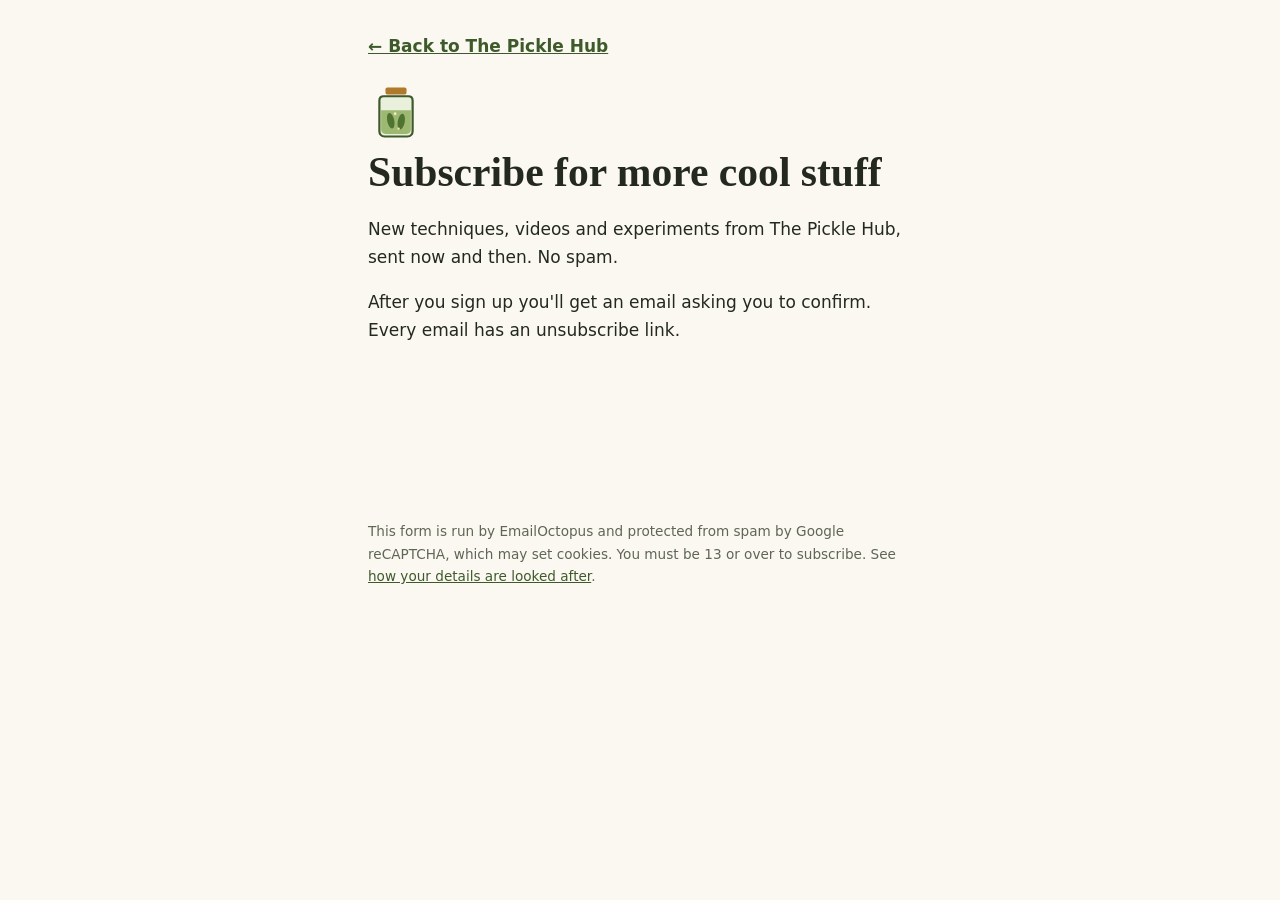
==== docs/subscribe.html @ 8a80c69d "Switch sign-ups to EmailOctopus on an isolated subscribe page, add privacy notice and video note" ====
<!doctype html>
<html lang="en-GB">
<head>
  <meta charset="utf-8">
  <!-- This page alone runs EmailOctopus's form script (and Google reCAPTCHA), so its rules are looser than the main page's.
       Keeping it on its own page means third-party code never runs on index.html. -->
  <meta http-equiv="Content-Security-Policy" content="default-src 'none'; script-src 'self' https://eomail5.com https://www.google.com https://www.gstatic.com; style-src 'self' 'unsafe-inline' https://fonts.googleapis.com; font-src https://fonts.gstatic.com https://gallery.eo.page; img-src 'self' data: https://eomail5.com https://gallery.eo.page https://www.gstatic.com; connect-src https://eomail5.com; frame-src https://www.google.com https://recaptcha.google.com; form-action https://eomail5.com; base-uri 'none'; object-src 'none'">
  <meta name="viewport" content="width=device-width, initial-scale=1">
  <meta name="referrer" content="strict-origin-when-cross-origin">
  <title>Subscribe · The Pickle Hub</title>
  <meta name="description" content="Sign up for occasional emails from The Pickle Hub.">
  <link rel="icon" href="assets/img/jar.svg" type="image/svg+xml">
  <link rel="stylesheet" href="assets/css/style.css">
  <script src="assets/js/guard.js"></script>
</head>
<body>
  <main class="subscribe-page">
    <a class="subscribe-page__back" href="index.html#intro">← Back to The Pickle Hub</a>

    <img class="subscribe-page__jar" src="assets/img/jar.svg" alt="" width="56" height="56">
    <h1>Subscribe for more cool stuff</h1>
    <p>New techniques, videos and experiments from The Pickle Hub, sent now and then. No spam.</p>
    <p>After you sign up you'll get an email asking you to confirm. Every email has an unsubscribe link.</p>

    <div class="subscribe-page__form">
      <script async src="https://eomail5.com/form/031d1a9e-cf00-11f1-b92e-657c95aab55c.js" data-form="031d1a9e-cf00-11f1-b92e-657c95aab55c"></script>
      <noscript><p class="placeholder">Turn on JavaScript to see the sign-up form.</p></noscript>
    </div>

    <p class="subscribe__note">This form is run by EmailOctopus and protected from spam by Google reCAPTCHA, which may set cookies. You must be 13 or over to subscribe. See <a href="index.html#privacy">how your details are looked after</a>.</p>
  </main>
</body>
</html>
---- docs/assets/css/style.css ----
/* ============ Tokens ============ */
:root {
  --bg: #fbf8f1;
  --surface: #ffffff;
  --surface-2: #f3eee2;
  --text: #24291f;
  --muted: #5f6656;
  --border: #e2dccb;
  --brine: #3e5a2b;
  --brine-soft: #e6eedb;
  --vinegar: #a86b16;
  --vinegar-soft: #f7ead2;
  --warn: #9a3b1f;
  --warn-soft: #fbe6dc;
  --focus: #2f6fb3;

  /* Illustration colours (match the jar logo) */
  --ill-glass: #e9f0dc;
  --ill-brine: #8fae5d;
  --ill-veg: #4f7330;
  --ill-lid: #b07a2a;
  --ill-bubble: #f4e7c3;
  --ill-weight: rgb(255 255 255 / .7);
  --ill-neutral: #6f9a4a;
  --ill-mould: #cfd6d2;
  --ill-mould-edge: #7f8f88;
  --ill-cold: #e3eef5;
  --ill-cold-edge: #3f7da3;

  --font-body: system-ui, -apple-system, "Segoe UI", Roboto, "Helvetica Neue", Arial, sans-serif;
  --font-head: "Iowan Old Style", "Palatino Linotype", Palatino, "Book Antiqua", Georgia, serif;

  --toc-w: 15rem;
  --content-w: 44rem;
  --radius: 12px;
  color-scheme: light;
}

@media (prefers-color-scheme: dark) {
  :root {
    --bg: #161a13;
    --surface: #1f251b;
    --surface-2: #262d21;
    --text: #e9ecdf;
    --muted: #a8b09b;
    --border: #343d2d;
    --brine: #a9c98a;
    --brine-soft: #2a3622;
    --vinegar: #e2ad5c;
    --vinegar-soft: #3a2f1c;
    --warn: #f0a084;
    --warn-soft: #3b231b;
    --focus: #7fb2ea;
    --ill-glass: #26301f;
    --ill-brine: #4d6b33;
    --ill-veg: #b9d69b;
    --ill-lid: #c9923e;
    --ill-bubble: #e9dcb5;
    --ill-weight: rgb(255 255 255 / .18);
    --ill-neutral: #7fae57;
    --ill-mould: #6b7772;
    --ill-mould-edge: #b3c2bb;
    --ill-cold: #1d2c36;
    --ill-cold-edge: #8cc0e0;
    color-scheme: dark;
  }
}

/* ============ Base ============ */
*, *::before, *::after { box-sizing: border-box; }
[hidden] { display: none !important; }
html { scroll-behavior: smooth; scroll-padding-top: 1.5rem; -webkit-text-size-adjust: 100%; }
@media (prefers-reduced-motion: reduce) { html { scroll-behavior: auto; } }
body {
  margin: 0;
  background: var(--bg);
  color: var(--text);
  font: 1.0625rem/1.65 var(--font-body);
}
h1, h2, h3 { font-family: var(--font-head); line-height: 1.2; color: var(--text); }
h2 { font-size: clamp(1.6rem, 1.2rem + 1.5vw, 2.1rem); margin: 0 0 .75rem; }
a { color: var(--brine); }
:focus-visible { outline: 3px solid var(--focus); outline-offset: 2px; border-radius: 4px; }
img { max-width: 100%; height: auto; }

.visually-hidden {
  position: absolute !important; width: 1px; height: 1px; overflow: hidden;
  clip: rect(0 0 0 0); white-space: nowrap;
}
.skip-link { position: absolute; left: 1rem; top: -3rem; background: var(--surface); padding: .5rem 1rem; z-index: 100; }
.skip-link:focus { top: 1rem; }

/* ============ Progress bar ============ */
.progress { position: fixed; inset: 0 0 auto 0; height: 3px; z-index: 50; }
.progress__bar { display: block; height: 100%; width: 100%; background: var(--vinegar); transform-origin: 0 50%; transform: scaleX(0); }

/* ============ Layout ============ */
.layout {
  display: grid;
  grid-template-columns: var(--toc-w) minmax(0, 1fr);
  gap: 3rem;
  max-width: calc(var(--toc-w) + var(--content-w) + 6rem);
  margin: 0 auto;
  padding: 0 1.5rem;
}
.content { min-width: 0; max-width: var(--content-w); padding-bottom: 6rem; }

/* ============ Contents nav ============ */
.toc {
  position: sticky; top: 0; align-self: start;
  max-height: 100vh; overflow-y: auto;
  padding: 2rem 0;
}
.toc__brand {
  display: flex; align-items: center; gap: .6rem;
  font-family: var(--font-head); font-size: 1.15rem; font-weight: 600;
  color: var(--text); text-decoration: none; margin-bottom: 1.5rem;
}
.toc__list { list-style: none; margin: 0; padding: 0; }
.toc__list a {
  display: block; padding: .35rem .75rem; margin: 1px 0;
  border-left: 3px solid transparent; border-radius: 0 8px 8px 0;
  color: var(--muted); text-decoration: none; font-size: .95rem;
}
.toc__list a:hover { color: var(--text); background: var(--surface-2); }
.toc__list a[aria-current="true"] {
  color: var(--brine); font-weight: 600;
  border-left-color: var(--brine); background: var(--brine-soft);
}
.toc__group {
  margin: 1.1rem 0 .3rem .75rem;
  font-size: .75rem; font-weight: 600; letter-spacing: .08em; text-transform: uppercase; color: var(--muted);
}

/* ============ Hero & sections ============ */
.hero { padding: 4rem 0 2rem; }
.hero h1 { font-size: clamp(2.4rem, 1.6rem + 3.5vw, 3.6rem); margin: .5rem 0; }
.hero__lede { font-size: 1.2rem; color: var(--muted); max-width: 36rem; margin: 0; }

.section { padding: 3rem 0; border-top: 1px solid var(--border); }
.eyebrow {
  margin: 0 0 .25rem; font-size: .8rem; font-weight: 600;
  letter-spacing: .08em; text-transform: uppercase; color: var(--vinegar);
}
.placeholder {
  padding: .75rem 1rem; border: 1px dashed var(--border); border-radius: 8px;
  color: var(--muted); font-style: italic; background: var(--surface-2);
}

.tip {
  margin-top: 1.25rem; padding: 1rem 1.25rem; border-radius: var(--radius);
  background: var(--vinegar-soft); border-left: 4px solid var(--vinegar);
}

.section h3 { font-size: 1.25rem; margin: 2rem 0 .5rem; }
.lede { font-size: 1.15rem; }

.compare-table { width: 100%; border-collapse: collapse; margin: 1.25rem 0; font-size: .97rem; }
.compare-table th, .compare-table td { text-align: left; vertical-align: top; padding: .7rem .75rem; border-bottom: 1px solid var(--border); }
.compare-table thead th { font-family: var(--font-head); font-size: 1.1rem; border-bottom: 2px solid var(--brine); }
.compare-table tbody th { font-weight: 600; color: var(--muted); width: 28%; }
.table-wrap { overflow-x: auto; }
@media (max-width: 560px) {
  .compare-table, .compare-table thead, .compare-table tbody, .compare-table tr, .compare-table th, .compare-table td { display: block; }
  .compare-table thead { display: none; }
  .compare-table tr { padding: .75rem 0; border-bottom: 1px solid var(--border); }
  .compare-table th, .compare-table td, .compare-table tbody th { border: 0; padding: .15rem 0; width: auto; }
  .compare-table td::before { content: attr(data-label) ": "; font-weight: 600; color: var(--brine); }
}

/* ============ Science illustration ============ */
.figure { margin: 2rem 0; }
.sci-fig { display: block; width: 100%; height: auto; max-width: 36rem; margin: 0 auto; }
.figure figcaption { margin-top: .75rem; font-size: .92rem; color: var(--muted); text-align: center; }
.sci-fig .f-lid { fill: var(--ill-lid); }
.sci-fig .f-glass { fill: var(--ill-glass); stroke: var(--brine); stroke-width: 3; }
.sci-fig .f-brine { fill: var(--ill-brine); opacity: .85; }
.sci-fig .f-veg path { fill: none; stroke: var(--ill-veg); stroke-width: 5; stroke-linecap: round; }
.sci-fig .f-weight { fill: var(--ill-weight); stroke: var(--brine); stroke-width: 2; }
.sci-fig .f-bact { fill: var(--vinegar); }
.sci-fig .f-bubble { fill: var(--ill-bubble); stroke: var(--brine); stroke-width: 1.5; }
.sci-fig .f-spore { fill: var(--muted); }
.sci-fig .f-spore-fuzz { stroke: var(--muted); stroke-width: 2; stroke-linecap: round; }
.sci-fig .f-no { fill: none; stroke: var(--warn); stroke-width: 3; }
.sci-fig .f-safe { fill: var(--brine-soft); }
.sci-fig .stop-acid { stop-color: var(--vinegar); }
.sci-fig .stop-neutral { stop-color: var(--ill-neutral); }
.sci-fig .f-mark path { stroke: var(--text); stroke-width: 2; }
.sci-fig .f-line { stroke: var(--warn); stroke-width: 2.5; stroke-dasharray: 8 6; }
.sci-fig .f-arrow { fill: none; stroke: var(--muted); stroke-width: 2.5; }
.sci-fig .f-arrowhead { fill: var(--muted); }
.sci-fig text { font-family: var(--font-body); }
.sci-fig .f-label { fill: var(--text); font-size: 20px; font-weight: 600; }
.sci-fig .f-label-sm { fill: var(--text); font-size: 17px; font-weight: 600; }
.sci-fig .f-warn-text { fill: var(--warn); }
.sci-fig .f-muted { fill: var(--muted); font-size: 16px; }
.sci-fig .f-tick { fill: var(--muted); font-size: 16px; font-variant-numeric: tabular-nums; }
.sci-fig .f-tick--warn { fill: var(--warn); font-weight: 700; }
.sci-fig .f-veg--sm path { stroke-width: 3.5; }
.sci-fig .f-spore-dot { fill: var(--muted); opacity: .75; }
.sci-fig .f-mould { fill: var(--ill-mould); stroke: var(--ill-mould-edge); stroke-width: 1.5; }
.sci-fig .f-ok-text { fill: var(--brine); }
.sci-fig .f-bar-yeast { fill: var(--ill-bubble); stroke: var(--vinegar); stroke-width: 2; }
.sci-fig .f-bar-mould { fill: var(--ill-mould); stroke: var(--ill-mould-edge); stroke-width: 2; }
.sci-fig .f-axis { stroke: var(--muted); stroke-width: 2; }
.sci-fig .f-mercury { fill: var(--warn); }
.sci-fig .f-fridge { fill: var(--ill-cold); stroke: var(--ill-cold-edge); stroke-width: 3; }
.sci-fig .f-fridge-line { stroke: var(--ill-cold-edge); stroke-width: 3; }
.sci-fig .f-handle { fill: var(--ill-cold-edge); }
.sci-fig .f-snow { fill: none; stroke: var(--ill-cold-edge); stroke-width: 3; stroke-linecap: round; stroke-linejoin: round; }
.sci-fig .f-cold-text { fill: var(--ill-cold-edge); }

/* ============ Seasonal calendar ============ */
.season {
  margin-top: 1.25rem; padding: 1.25rem; border-radius: var(--radius);
  background: var(--surface); border: 1px solid var(--border);
}
.season__months { display: grid; grid-template-columns: repeat(12, 1fr); gap: .3rem; }
.season__month {
  font: inherit; font-size: .85rem; font-weight: 600; cursor: pointer;
  padding: .45rem 0; border-radius: 8px; border: 1px solid transparent;
  background: var(--surface-2); color: var(--muted);
}
.season__month:hover { color: var(--text); border-color: var(--border); }
.season__month[aria-selected="true"] { background: var(--brine); color: var(--surface); }
.season__title { font-family: var(--font-head); font-size: 1.15rem; margin: 1.1rem 0 .6rem; }
.season__list { list-style: none; margin: 0; padding: 0; display: flex; flex-wrap: wrap; gap: .4rem; }
.season__list li {
  padding: .3rem .75rem; border-radius: 999px; font-size: .92rem;
  background: var(--brine-soft); color: var(--text);
}
.season__note { margin: 1rem 0 0; font-size: .85rem; color: var(--muted); }
@media (max-width: 560px) { .season__months { grid-template-columns: repeat(6, 1fr); } }

.kit { padding-left: 1.25rem; display: grid; gap: .4rem; }

.cite { margin-top: 1.5rem; font-size: .88rem; color: var(--muted); }
.from-desc { font-size: .95rem; color: var(--muted); }

/* ============ Technique: at a glance ============ */
.glance {
  display: grid; grid-template-columns: repeat(auto-fit, minmax(8rem, 1fr));
  gap: .75rem; margin: 1rem 0 1.25rem; padding: 0;
}
.glance > div { background: var(--surface); border: 1px solid var(--border); border-radius: var(--radius); padding: .75rem 1rem; }
.glance dt { font-size: .75rem; text-transform: uppercase; letter-spacing: .06em; color: var(--muted); }
.glance dd { margin: .15rem 0 0; font-weight: 600; font-size: 1.1rem; }

details {
  margin-top: .75rem; background: var(--surface);
  border: 1px solid var(--border); border-radius: var(--radius);
}
details > summary {
  cursor: pointer; list-style: none; padding: .9rem 1.1rem; font-weight: 600;
  display: flex; justify-content: space-between; align-items: center;
}
details > summary::-webkit-details-marker { display: none; }
details > summary::after { content: "+"; font-size: 1.3rem; color: var(--muted); line-height: 1; }
details[open] > summary::after { content: "−"; }
details > *:not(summary) { margin: 0 1.1rem 1.1rem; }

.btn-calc {
  font: inherit; font-size: .95rem; font-weight: 600; cursor: pointer;
  padding: .55rem 1rem; border-radius: 999px;
  border: 1.5px solid var(--brine); color: var(--brine); background: transparent;
  margin-bottom: 1rem;
}
.btn-calc:hover { background: var(--brine-soft); }

/* ============ Calculator ============ */
.calc {
  display: grid; gap: 1.25rem;
  background: var(--surface); border: 1px solid var(--border); border-radius: var(--radius);
  padding: 1.5rem;
}
.calc__field { border: 0; margin: 0; padding: 0; min-width: 0; }
.calc__field legend { font-weight: 600; margin-bottom: .5rem; padding: 0; }
.calc__help { margin: -.25rem 0 .6rem; color: var(--muted); font-size: .95rem; }
.calc__presets { display: flex; flex-wrap: wrap; gap: .5rem; margin-bottom: .75rem; }
.chip {
  font: inherit; font-size: .95rem; font-weight: 600; cursor: pointer;
  padding: .45rem .85rem; border-radius: 999px;
  border: 1px solid var(--border); background: var(--surface-2); color: var(--text);
}
.chip small { font-weight: 400; color: var(--muted); margin-left: .2rem; }
.chip[aria-pressed="true"] { background: var(--brine); border-color: var(--brine); color: var(--surface); }
.chip[aria-pressed="true"] small { color: inherit; opacity: .85; }

.calc__row { display: flex; gap: .5rem; }
.calc__input { position: relative; display: inline-flex; align-items: center; }
.calc__input--grow { flex: 1; }
.calc input, .calc select {
  font: inherit; font-size: 1.15rem; color: var(--text);
  background: var(--bg); border: 1.5px solid var(--border); border-radius: 10px;
  padding: .6rem .8rem; min-height: 3rem;
}
.calc input { width: 100%; }
#calc-pct { width: 8rem; padding-right: 2rem; }
.calc__suffix { position: absolute; right: .8rem; color: var(--muted); pointer-events: none; }
.calc input:focus, .calc select:focus { border-color: var(--brine); outline: none; box-shadow: 0 0 0 3px var(--brine-soft); }

.calc__result {
  display: grid; gap: .15rem; padding: 1.1rem 1.25rem; border-radius: 10px;
  background: var(--brine-soft);
}
.calc__result-label { font-size: .8rem; text-transform: uppercase; letter-spacing: .08em; color: var(--muted); }
.calc__result-value { font-family: var(--font-head); font-size: 2.4rem; font-weight: 600; color: var(--brine); line-height: 1.1; }
.calc__result-sub { color: var(--muted); font-size: .95rem; }
.calc__warn {
  margin: 0; padding: .75rem 1rem; border-radius: 10px;
  background: var(--warn-soft); color: var(--warn); font-size: .95rem;
}
.calc--flash { animation: flash 1.2s ease-out; }
@keyframes flash { from { box-shadow: 0 0 0 4px var(--vinegar); } to { box-shadow: 0 0 0 0 transparent; } }

/* ============ Video source switcher ============ */
.switcher { margin-top: 1.5rem; }
.switcher__list {
  display: grid; grid-auto-flow: column; grid-auto-columns: minmax(11rem, 1fr);
  gap: .75rem; overflow-x: auto; scroll-snap-type: x mandatory;
  padding: .25rem .25rem 1rem; margin: 0 -.25rem;
}
.source {
  scroll-snap-align: start;
  display: grid; gap: .3rem; align-content: start; text-align: left;
  font: inherit; color: var(--text); cursor: pointer;
  background: var(--surface); border: 2px solid var(--border); border-radius: var(--radius);
  padding: .5rem .5rem .75rem;
  transition: border-color .15s, transform .15s;
}
.source:hover { border-color: var(--muted); }
.source[aria-selected="true"] { border-color: var(--brine); box-shadow: 0 0 0 3px var(--brine-soft); }
.source__thumb {
  width: 100%; aspect-ratio: 16 / 9; object-fit: cover; border-radius: 8px; display: block;
}
.source__thumb--empty {
  display: grid; place-items: center; background: var(--surface-2); color: var(--muted); font-size: 1.4rem;
}
.source__title { font-weight: 600; font-size: .95rem; line-height: 1.3; }
.source__meta { font-size: .82rem; color: var(--muted); }

.switcher__panel { animation: fade-in .25s ease-out; }
@keyframes fade-in { from { opacity: .3; } to { opacity: 1; } }
@media (prefers-reduced-motion: reduce) { .switcher__panel { animation: none; } }

.player {
  position: relative; aspect-ratio: 16 / 9; border-radius: var(--radius); overflow: hidden;
  background: #000; margin: .5rem 0 .5rem;
}
.player--short { aspect-ratio: 9 / 16; max-width: 20rem; }
.player iframe, .player__facade { position: absolute; inset: 0; width: 100%; height: 100%; border: 0; }
.player__facade { padding: 0; cursor: pointer; background: #000; }
.player__facade img { width: 100%; height: 100%; object-fit: cover; opacity: .9; }
.player__play {
  position: absolute; left: 50%; top: 50%; width: 4.5rem; height: 3.2rem; translate: -50% -50%;
  background: rgb(0 0 0 / .75); border-radius: 14px;
}
.player__play::after {
  content: ""; position: absolute; left: 52%; top: 50%; translate: -50% -50%;
  border-style: solid; border-width: .75rem 0 .75rem 1.25rem; border-color: transparent transparent transparent #fff;
}
.player__facade:hover .player__play, .player__facade:focus-visible .player__play { background: #c4302b; }
.player__empty {
  position: absolute; inset: 0; display: grid; place-items: center;
  background: var(--surface-2); color: var(--muted); font-style: italic; border: 1px dashed var(--border); border-radius: var(--radius);
}
.credit { margin: 0 0 1rem; font-size: .9rem; color: var(--muted); }
.summary { font-size: 1.05rem; }

.technique h3 { font-size: 1.25rem; margin: 1.75rem 0 .5rem; }
.ingredients { padding-left: 1.25rem; }
.method { padding-left: 1.5rem; display: grid; gap: .6rem; }
.method li { padding-left: .25rem; }
.method li > span { margin-right: .5rem; }
.ts {
  font: inherit; font-size: .8rem; font-weight: 600; font-variant-numeric: tabular-nums; cursor: pointer;
  padding: .1rem .5rem; border-radius: 999px; vertical-align: 1px;
  border: 1px solid var(--border); background: var(--surface-2); color: var(--brine);
}
.ts:hover { border-color: var(--brine); }

.compare {
  margin-top: 1rem; padding: 1rem 1.25rem; border-radius: var(--radius);
  background: var(--brine-soft); border-left: 4px solid var(--brine);
}
.baseline {
  margin-top: 1.5rem; padding: 1rem 1.25rem; border-radius: var(--radius);
  background: var(--warn-soft); border-left: 4px solid var(--warn);
}
.baseline h3 { margin: 0 0 .5rem; font-size: 1.05rem; color: var(--warn); }
.baseline .placeholder { background: transparent; }

/* ============ One section at a time (router.js adds .is-paged) ============ */
.is-paged .section { border-top: 0; padding-top: 2.5rem; }
.is-paged .hero + .section { border-top: 1px solid var(--border); }
.section h2:focus { outline: none; }

.pager {
  display: grid; grid-template-columns: 1fr 1fr; gap: .75rem;
  margin-top: 3rem; padding-top: 1.5rem; border-top: 1px solid var(--border);
}
.pager__link {
  display: grid; gap: .15rem; padding: .9rem 1.1rem; border-radius: var(--radius);
  background: var(--surface); border: 1px solid var(--border);
  color: var(--text); text-decoration: none;
}
.pager__link:hover { border-color: var(--brine); }
.pager__link--next { grid-column: 2; text-align: right; }
.pager__label { font-size: .8rem; font-weight: 600; letter-spacing: .04em; color: var(--muted); }
.pager__name { font-family: var(--font-head); font-size: 1.1rem; font-weight: 600; color: var(--brine); }
.is-paged .subscribe { margin-top: 2rem; }

/* Mobile top bar (hidden on desktop, where the sidebar does the job) */
.topbar { display: none; }

/* ============ Floating controls ============ */
.to-top { position: fixed; z-index: 40; cursor: pointer; font: inherit; }
.to-top {
  right: 1.5rem; bottom: 1.5rem; width: 2.75rem; height: 2.75rem;
  display: grid; place-items: center; border-radius: 50%;
  background: var(--surface); border: 1px solid var(--border); color: var(--text);
  text-decoration: none; font-size: 1.2rem;
  opacity: 0; pointer-events: none; transition: opacity .2s;
}
.to-top.is-visible { opacity: 1; pointer-events: auto; }
.scrim { position: fixed; inset: 0; background: rgb(0 0 0 / .4); z-index: 44; }

/* ============ Subscribe ============ */
a.subscribe__btn { display: inline-flex; align-items: center; text-decoration: none; }
.video-note { margin: -.25rem 0 .75rem; font-size: .82rem; color: var(--muted); }

.subscribe-page { max-width: 36rem; margin: 0 auto; padding: 2rem 1rem 4rem; }
.subscribe-page h1 { font-size: clamp(2rem, 1.5rem + 2vw, 2.6rem); margin: .5rem 0 .75rem; }
.subscribe-page__back { display: inline-block; margin-bottom: 1.5rem; font-weight: 600; }
.subscribe-page__jar { display: block; }
.subscribe-page__form { margin: 1.5rem 0; min-height: 8rem; }

.subscribe {
  margin-top: 3rem; padding: 1.75rem; border-radius: var(--radius);
  background: var(--brine-soft); border: 1px solid var(--border);
}
.subscribe h2 { margin-bottom: .4rem; }
.subscribe > p { margin: 0 0 1.25rem; }
.subscribe__fields { display: flex; flex-wrap: wrap; gap: .75rem; align-items: end; }
.subscribe__field { display: grid; gap: .3rem; flex: 1 1 10rem; font-weight: 600; font-size: .95rem; }
.subscribe__field--grow { flex: 2 1 14rem; }
.subscribe__field small { font-weight: 400; color: var(--muted); }
.subscribe__field input {
  font: inherit; font-weight: 400; color: var(--text); background: var(--surface);
  border: 1.5px solid var(--border); border-radius: 10px; padding: .6rem .8rem; min-height: 3rem; width: 100%;
}
.subscribe__field input:focus { border-color: var(--brine); outline: none; box-shadow: 0 0 0 3px var(--surface); }
.subscribe__btn {
  font: inherit; font-weight: 600; cursor: pointer; min-height: 3rem;
  padding: .6rem 1.4rem; border-radius: 10px; border: 0;
  background: var(--brine); color: var(--surface);
}
.subscribe__btn:disabled { opacity: .6; cursor: progress; }
.subscribe__note { margin: .75rem 0 0; font-size: .85rem; color: var(--muted); }
.subscribe__status { margin: .5rem 0 0; font-weight: 600; min-height: 1.5em; }
.subscribe__status[data-kind="ok"] { color: var(--brine); }
.subscribe__status[data-kind="error"] { color: var(--warn); }

.coffee {
  display: inline-flex; align-items: center; gap: .4rem;
  margin-top: 1.25rem; padding: .55rem 1rem; border-radius: 999px;
  background: #ffdd00; color: #1f1a00; font-weight: 600; font-size: .95rem; text-decoration: none;
}
.coffee:hover { background: #ffe74d; }
.toc .coffee { margin-left: .75rem; }
.footer__support { display: flex; flex-wrap: wrap; align-items: center; gap: .25rem .75rem; color: var(--text); font-size: 1rem; }
.footer__support .coffee { margin-top: 0; }

.footer { margin-top: 2rem; padding-top: 2rem; border-top: 1px solid var(--border); color: var(--muted); font-size: .9rem; }

/* ============ Mobile ============ */
@media (max-width: 900px) {
  .layout { display: block; padding: 0 1rem; }
  .hero { padding-top: 2.5rem; }
  .toc {
    position: fixed; z-index: 45; left: 0; right: 0; bottom: 0; top: auto;
    max-height: 75vh; padding: 1.25rem 1rem 5rem;
    background: var(--surface); border-radius: 18px 18px 0 0;
    box-shadow: 0 -10px 30px rgb(0 0 0 / .2);
    transform: translateY(105%); transition: transform .25s ease-out;
    visibility: hidden;
  }
  .toc.is-open { transform: none; visibility: visible; }
  .topbar {
    display: flex; align-items: center; gap: .6rem;
    position: sticky; top: 0; z-index: 46;
    padding: .55rem 1rem; min-height: 3.25rem;
    background: var(--bg); border-bottom: 1px solid var(--border);
  }
  .topbar__brand { display: flex; }
  .topbar__title {
    flex: 1; min-width: 0; overflow: hidden; text-overflow: ellipsis; white-space: nowrap;
    font-family: var(--font-head); font-weight: 600; font-size: 1.1rem;
  }
  .topbar__menu {
    font: inherit; font-weight: 600; font-size: .95rem; cursor: pointer;
    padding: .5rem 1rem; min-height: 2.5rem; border-radius: 999px; border: 0;
    background: var(--brine); color: var(--surface);
  }
  html { scroll-padding-top: 4.5rem; }
  .is-paged .section { padding-top: 1.5rem; }
  .hero { padding-top: 1.5rem; }
  .pager__link { padding: .75rem .9rem; }
  .pager__name { font-size: 1rem; }
  .to-top { display: none; } /* the Contents menu already links to the top; one floating button is enough */
  .ts { min-height: 2.25rem; padding: .3rem .75rem; font-size: .85rem; }
  .calc { padding: 1.1rem; }
}
@media (max-width: 900px) and (prefers-reduced-motion: reduce) { .toc { transition: none; } }
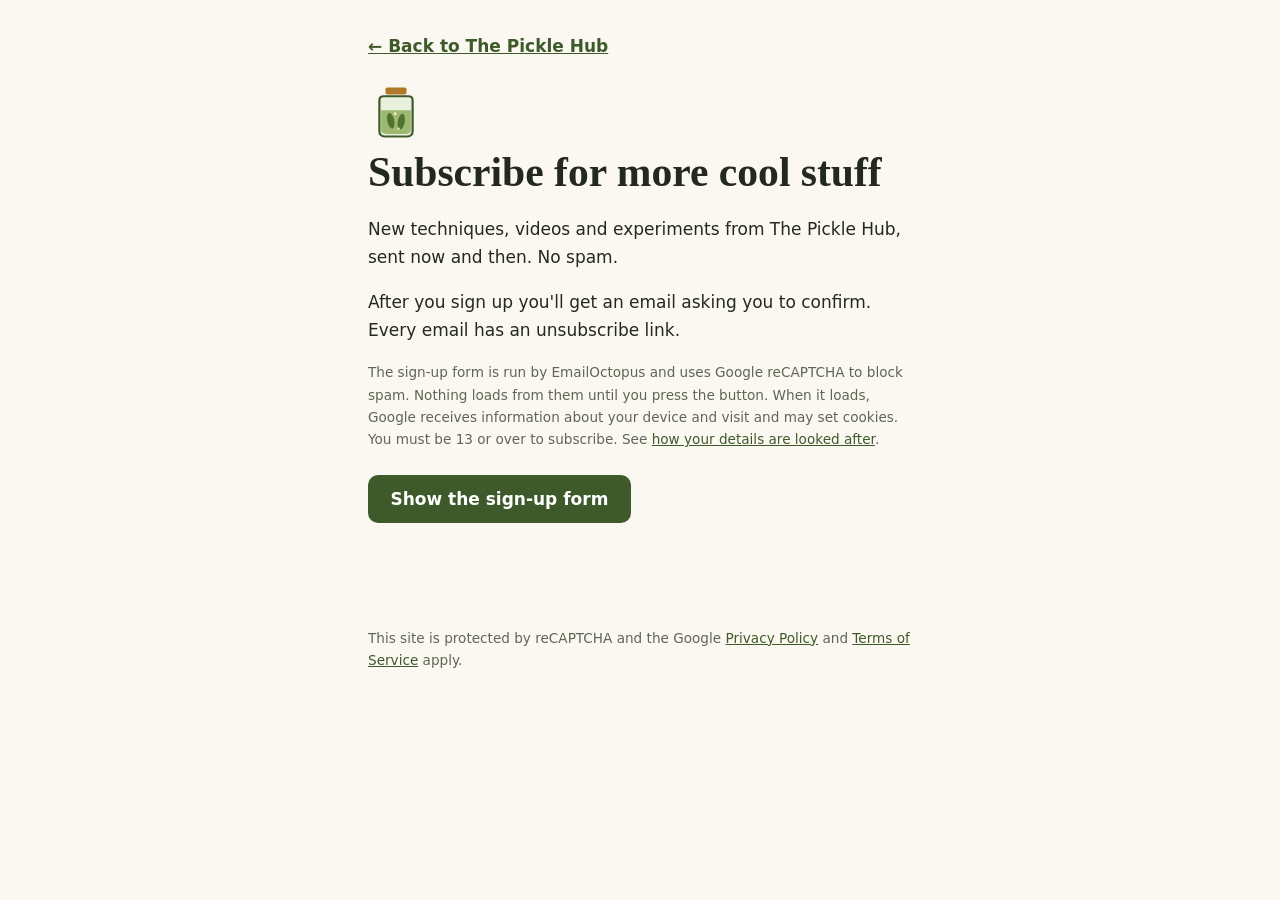
==== commit 05d24735: "Round 3 fixes: click-to-load sign-up form, tighter subscribe CSP, fuller privacy notice, router hard" ====
--- a/docs/subscribe.html
+++ b/docs/subscribe.html
@@ -2,9 +2,10 @@
 <html lang="en-GB">
 <head>
   <meta charset="utf-8">
-  <!-- This page alone runs EmailOctopus's form script (and Google reCAPTCHA), so its rules are looser than the main page's.
-       Keeping it on its own page means third-party code never runs on index.html. -->
-  <meta http-equiv="Content-Security-Policy" content="default-src 'none'; script-src 'self' https://eomail5.com https://www.google.com https://www.gstatic.com; style-src 'self' 'unsafe-inline' https://fonts.googleapis.com; font-src https://fonts.gstatic.com https://gallery.eo.page; img-src 'self' data: https://eomail5.com https://gallery.eo.page https://www.gstatic.com; connect-src https://eomail5.com; frame-src https://www.google.com https://recaptcha.google.com; form-action https://eomail5.com; base-uri 'none'; object-src 'none'">
+  <!-- This page alone runs EmailOctopus's form script (and Google reCAPTCHA), and only after the visitor presses
+       "Show the sign-up form". Its rules are looser than the main page's; keeping it on its own page means
+       third-party code never runs on index.html. -->
+  <meta http-equiv="Content-Security-Policy" content="default-src 'none'; script-src 'self' https://eomail5.com/form/031d1a9e-cf00-11f1-b92e-657c95aab55c.js https://eomail5.com/build/js/ https://www.google.com/recaptcha/ https://www.gstatic.com/recaptcha/; style-src 'self' 'unsafe-inline' https://fonts.googleapis.com; font-src https://fonts.gstatic.com https://gallery.eo.page; img-src 'self' data: https://eomail5.com https://gallery.eo.page https://www.gstatic.com; connect-src https://eomail5.com; frame-src https://www.google.com https://recaptcha.google.com; form-action https://eomail5.com; base-uri 'none'; object-src 'none'">
   <meta name="viewport" content="width=device-width, initial-scale=1">
   <meta name="referrer" content="strict-origin-when-cross-origin">
   <title>Subscribe · The Pickle Hub</title>
@@ -12,6 +13,7 @@
   <link rel="icon" href="assets/img/jar.svg" type="image/svg+xml">
   <link rel="stylesheet" href="assets/css/style.css">
   <script src="assets/js/guard.js"></script>
+  <script src="assets/js/subscribe-loader.js" defer></script>
 </head>
 <body>
   <main class="subscribe-page">
@@ -22,12 +24,15 @@
     <p>New techniques, videos and experiments from The Pickle Hub, sent now and then. No spam.</p>
     <p>After you sign up you'll get an email asking you to confirm. Every email has an unsubscribe link.</p>
 
-    <div class="subscribe-page__form">
-      <script async src="https://eomail5.com/form/031d1a9e-cf00-11f1-b92e-657c95aab55c.js" data-form="031d1a9e-cf00-11f1-b92e-657c95aab55c"></script>
+    <p class="subscribe__note">The sign-up form is run by EmailOctopus and uses Google reCAPTCHA to block spam. Nothing loads from them until you press the button. When it loads, Google receives information about your device and visit and may set cookies. You must be 13 or over to subscribe. See <a href="index.html#privacy">how your details are looked after</a>.</p>
+
+    <div class="subscribe-page__form" id="form-slot">
+      <button type="button" class="subscribe__btn" id="load-form">Show the sign-up form</button>
+      <p class="subscribe__status" id="form-status" role="status" aria-live="polite"></p>
       <noscript><p class="placeholder">Turn on JavaScript to see the sign-up form.</p></noscript>
     </div>
 
-    <p class="subscribe__note">This form is run by EmailOctopus and protected from spam by Google reCAPTCHA, which may set cookies. You must be 13 or over to subscribe. See <a href="index.html#privacy">how your details are looked after</a>.</p>
+    <p class="subscribe__note">This site is protected by reCAPTCHA and the Google <a href="https://policies.google.com/privacy" rel="noopener">Privacy Policy</a> and <a href="https://policies.google.com/terms" rel="noopener">Terms of Service</a> apply.</p>
   </main>
 </body>
 </html>
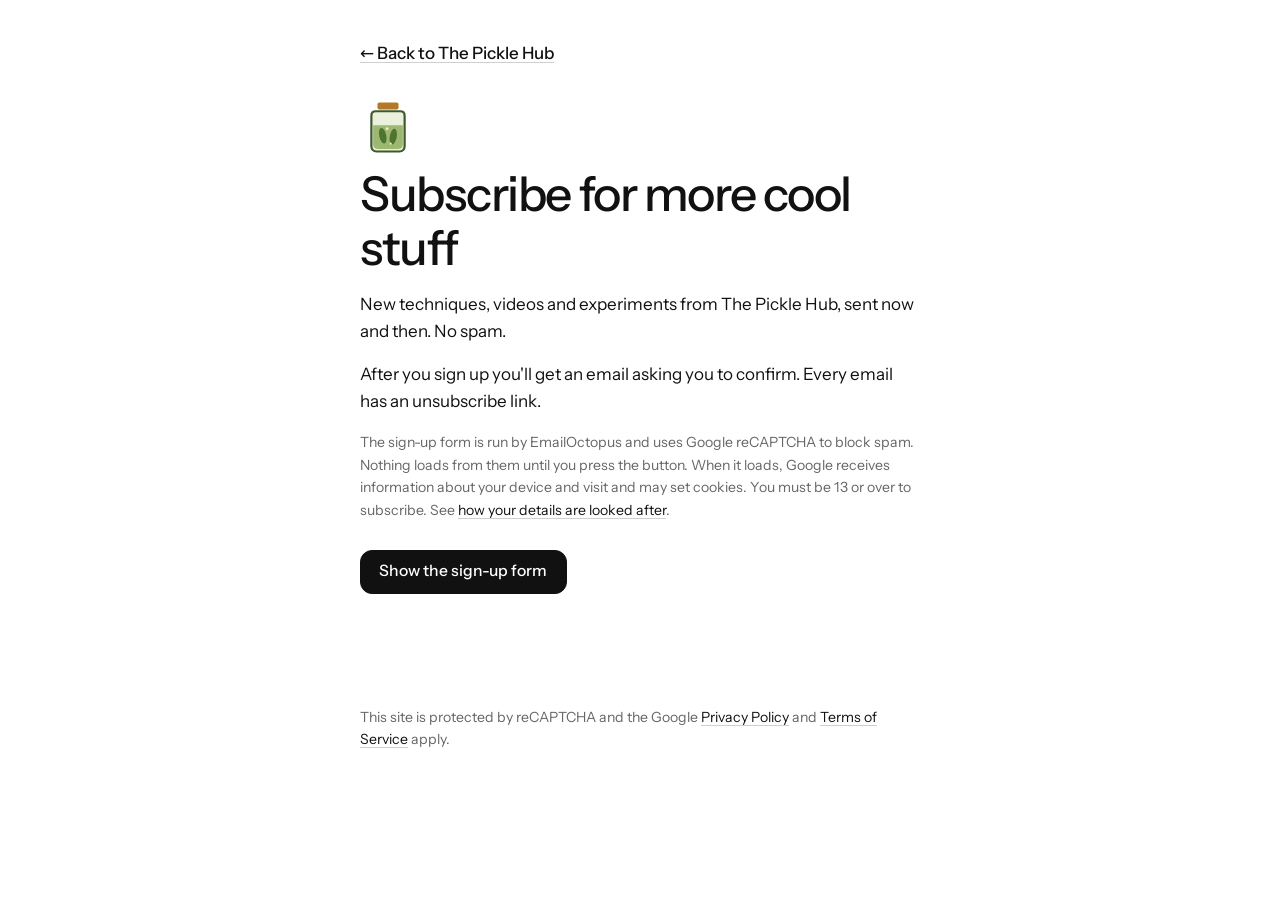
==== commit 5a284d90: "Redesign: Kota-style white layout, Instrument Sans, top pill navigation, technique cards, black foot" ====
--- a/docs/subscribe.html
+++ b/docs/subscribe.html
@@ -5,7 +5,7 @@
   <!-- This page alone runs EmailOctopus's form script (and Google reCAPTCHA), and only after the visitor presses
        "Show the sign-up form". Its rules are looser than the main page's; keeping it on its own page means
        third-party code never runs on index.html. -->
-  <meta http-equiv="Content-Security-Policy" content="default-src 'none'; script-src 'self' https://eomail5.com/form/031d1a9e-cf00-11f1-b92e-657c95aab55c.js https://eomail5.com/build/js/ https://www.google.com/recaptcha/ https://www.gstatic.com/recaptcha/; style-src 'self' 'unsafe-inline' https://fonts.googleapis.com; font-src https://fonts.gstatic.com https://gallery.eo.page; img-src 'self' data: https://eomail5.com https://gallery.eo.page https://www.gstatic.com; connect-src https://eomail5.com; frame-src https://www.google.com https://recaptcha.google.com; form-action https://eomail5.com; base-uri 'none'; object-src 'none'">
+  <meta http-equiv="Content-Security-Policy" content="default-src 'none'; script-src 'self' https://eomail5.com/form/031d1a9e-cf00-11f1-b92e-657c95aab55c.js https://eomail5.com/build/js/ https://www.google.com/recaptcha/ https://www.gstatic.com/recaptcha/; style-src 'self' 'unsafe-inline' https://fonts.googleapis.com; font-src 'self' https://fonts.gstatic.com https://gallery.eo.page; img-src 'self' data: https://eomail5.com https://gallery.eo.page https://www.gstatic.com; connect-src https://eomail5.com; frame-src https://www.google.com https://recaptcha.google.com; form-action https://eomail5.com; base-uri 'none'; object-src 'none'">
   <meta name="viewport" content="width=device-width, initial-scale=1">
   <meta name="referrer" content="strict-origin-when-cross-origin">
   <title>Subscribe · The Pickle Hub</title>
--- a/docs/assets/css/style.css
+++ b/docs/assets/css/style.css
@@ -1,66 +1,84 @@
+/* The Pickle Hub
+   White page, one sans-serif typeface (Instrument Sans, self-hosted), black buttons
+   and a single gochugaru-red accent used sparingly. Sentence case everywhere. */
+
+/* ============ Font ============ */
+@font-face {
+  font-family: "Instrument Sans";
+  src: url("../fonts/instrument-sans-latin-wght-normal.woff2") format("woff2");
+  font-weight: 400 700;
+  font-style: normal;
+  font-display: swap;
+}
+@font-face {
+  font-family: "Instrument Sans";
+  src: url("../fonts/instrument-sans-latin-wght-italic.woff2") format("woff2");
+  font-weight: 400 700;
+  font-style: italic;
+  font-display: swap;
+}
+
 /* ============ Tokens ============ */
 :root {
-  --bg: #fbf8f1;
+  --bg: #ffffff;
   --surface: #ffffff;
-  --surface-2: #f3eee2;
-  --text: #24291f;
-  --muted: #5f6656;
-  --border: #e2dccb;
-  --brine: #3e5a2b;
-  --brine-soft: #e6eedb;
-  --vinegar: #a86b16;
-  --vinegar-soft: #f7ead2;
-  --warn: #9a3b1f;
-  --warn-soft: #fbe6dc;
-  --focus: #2f6fb3;
-
-  /* Illustration colours (match the jar logo) */
-  --ill-glass: #e9f0dc;
-  --ill-brine: #8fae5d;
-  --ill-veg: #4f7330;
-  --ill-lid: #b07a2a;
-  --ill-bubble: #f4e7c3;
-  --ill-weight: rgb(255 255 255 / .7);
-  --ill-neutral: #6f9a4a;
-  --ill-mould: #cfd6d2;
-  --ill-mould-edge: #7f8f88;
-  --ill-cold: #e3eef5;
-  --ill-cold-edge: #3f7da3;
-
-  --font-body: system-ui, -apple-system, "Segoe UI", Roboto, "Helvetica Neue", Arial, sans-serif;
-  --font-head: "Iowan Old Style", "Palatino Linotype", Palatino, "Book Antiqua", Georgia, serif;
-
-  --toc-w: 15rem;
-  --content-w: 44rem;
-  --radius: 12px;
+  --surface-2: #f5f5f4;
+  --surface-3: #ebebea;
+  --text: #111111;
+  --muted: #666666;
+  --border: #e6e6e6;
+  --border-strong: #cfcfcf;
+  --ink: #111111;          /* primary buttons, selected states */
+  --on-ink: #ffffff;
+  --accent: #e5482c;       /* gochugaru red: marks and highlights only */
+  --accent-text: #c23a1f;  /* the accent, dark enough for small text */
+  --accent-soft: #fdeee9;
+
+  /* Illustration colours */
+  --ill-glass: #f4f4f3;
+  --ill-brine: #dbe6ee;
+  --ill-veg: #5b8c3a;
+  --ill-lid: #111111;
+  --ill-bubble: #ffffff;
+  --ill-weight: rgb(255 255 255 / .75);
+  --ill-neutral: #9fb7c8;
+  --ill-mould: #d6d6d6;
+  --ill-mould-edge: #8a8a8a;
+  --ill-cold: #e6f0f7;
+  --ill-cold-edge: #3d77a1;
+
+  --font: "Instrument Sans", system-ui, -apple-system, "Segoe UI", Roboto, Arial, sans-serif;
+  --wide: 72rem;
+  --prose: 46rem;
+  --radius: 16px;
   color-scheme: light;
 }
 
 @media (prefers-color-scheme: dark) {
   :root {
-    --bg: #161a13;
-    --surface: #1f251b;
-    --surface-2: #262d21;
-    --text: #e9ecdf;
-    --muted: #a8b09b;
-    --border: #343d2d;
-    --brine: #a9c98a;
-    --brine-soft: #2a3622;
-    --vinegar: #e2ad5c;
-    --vinegar-soft: #3a2f1c;
-    --warn: #f0a084;
-    --warn-soft: #3b231b;
-    --focus: #7fb2ea;
-    --ill-glass: #26301f;
-    --ill-brine: #4d6b33;
-    --ill-veg: #b9d69b;
-    --ill-lid: #c9923e;
-    --ill-bubble: #e9dcb5;
-    --ill-weight: rgb(255 255 255 / .18);
-    --ill-neutral: #7fae57;
-    --ill-mould: #6b7772;
-    --ill-mould-edge: #b3c2bb;
-    --ill-cold: #1d2c36;
+    --bg: #0c0c0c;
+    --surface: #141414;
+    --surface-2: #1b1b1b;
+    --surface-3: #262626;
+    --text: #f2f2f2;
+    --muted: #a3a3a3;
+    --border: #2a2a2a;
+    --border-strong: #3d3d3d;
+    --ink: #f2f2f2;
+    --on-ink: #0c0c0c;
+    --accent: #ff6b4f;
+    --accent-text: #ff8a73;
+    --accent-soft: #2a1611;
+    --ill-glass: #1c1c1c;
+    --ill-brine: #22313b;
+    --ill-veg: #8fc06a;
+    --ill-lid: #e6e6e6;
+    --ill-bubble: #e6e6e6;
+    --ill-weight: rgb(255 255 255 / .16);
+    --ill-neutral: #6f8fa6;
+    --ill-mould: #4a4a4a;
+    --ill-mould-edge: #a3a3a3;
+    --ill-cold: #16232c;
     --ill-cold-edge: #8cc0e0;
     color-scheme: dark;
   }
@@ -75,12 +93,18 @@
   margin: 0;
   background: var(--bg);
   color: var(--text);
-  font: 1.0625rem/1.65 var(--font-body);
-}
-h1, h2, h3 { font-family: var(--font-head); line-height: 1.2; color: var(--text); }
-h2 { font-size: clamp(1.6rem, 1.2rem + 1.5vw, 2.1rem); margin: 0 0 .75rem; }
-a { color: var(--brine); }
-:focus-visible { outline: 3px solid var(--focus); outline-offset: 2px; border-radius: 4px; }
+  font: 400 1.0625rem/1.6 var(--font);
+  -webkit-font-smoothing: antialiased;
+}
+h1, h2, h3, h4 { font-family: var(--font); color: var(--text); line-height: 1.12; font-weight: 500; letter-spacing: -.02em; }
+h2 { font-size: clamp(2rem, 1.4rem + 2.2vw, 3rem); margin: 0 0 1rem; letter-spacing: -.03em; }
+h3 { font-size: 1.45rem; margin: 2.5rem 0 .6rem; }
+h4 { font-size: 1.05rem; font-weight: 600; letter-spacing: -.01em; }
+p { margin: 0 0 1rem; }
+a { color: var(--text); text-decoration-line: underline; text-decoration-thickness: 1px; text-underline-offset: .2em; text-decoration-color: var(--border-strong); }
+a:hover { text-decoration-color: var(--accent); }
+strong { font-weight: 600; }
+:focus-visible { outline: 2px solid var(--accent); outline-offset: 3px; border-radius: 6px; }
 img { max-width: 100%; height: auto; }
 
 .visually-hidden {
@@ -90,120 +114,151 @@
 .skip-link { position: absolute; left: 1rem; top: -3rem; background: var(--surface); padding: .5rem 1rem; z-index: 100; }
 .skip-link:focus { top: 1rem; }
 
+/* ============ Buttons and tags ============ */
+.btn, .btn-calc, .subscribe__btn, .more-link, .yt-sub, .coffee {
+  display: inline-flex; align-items: center; justify-content: center; gap: .45rem;
+  min-height: 2.75rem; padding: .6rem 1.15rem; border-radius: 12px;
+  font: 500 .98rem/1.2 var(--font); text-decoration: none; cursor: pointer;
+  transition: background-color .15s, border-color .15s, color .15s;
+}
+.btn--dark, .subscribe__btn, .yt-sub { background: var(--ink); color: var(--on-ink); border: 1px solid var(--ink); }
+.btn--dark:hover, .subscribe__btn:hover, .yt-sub:hover { background: var(--accent); border-color: var(--accent); color: #fff; }
+.btn--outline, .btn-calc, .more-link, .coffee { background: transparent; color: var(--text); border: 1px solid var(--border-strong); }
+.btn--outline:hover, .btn-calc:hover, .more-link:hover, .coffee:hover { border-color: var(--ink); }
+.btn-calc { margin: .25rem 0 1rem; }
+.btn-calc::after { content: "→"; }
+.subscribe__btn:disabled { opacity: .6; cursor: progress; }
+
+.tag, .eyebrow, .recipe__eyebrow {
+  display: inline-block; margin: 0 0 .9rem; padding: .25rem .7rem; border-radius: 999px;
+  background: var(--surface-2); color: var(--muted); font-size: .85rem; font-weight: 500; line-height: 1.4;
+}
+
 /* ============ Progress bar ============ */
-.progress { position: fixed; inset: 0 0 auto 0; height: 3px; z-index: 50; }
-.progress__bar { display: block; height: 100%; width: 100%; background: var(--vinegar); transform-origin: 0 50%; transform: scaleX(0); }
-
-/* ============ Layout ============ */
-.layout {
-  display: grid;
-  grid-template-columns: var(--toc-w) minmax(0, 1fr);
-  gap: 3rem;
-  max-width: calc(var(--toc-w) + var(--content-w) + 6rem);
-  margin: 0 auto;
-  padding: 0 1.5rem;
-}
-.content { min-width: 0; max-width: var(--content-w); padding-bottom: 6rem; }
-
-/* ============ Contents nav ============ */
-.toc {
-  position: sticky; top: 0; align-self: start;
-  max-height: 100vh; overflow-y: auto;
-  padding: 2rem 0;
-}
-.toc__brand {
-  display: flex; align-items: center; gap: .6rem;
-  font-family: var(--font-head); font-size: 1.15rem; font-weight: 600;
-  color: var(--text); text-decoration: none; margin-bottom: 1.5rem;
-}
-.toc__list { list-style: none; margin: 0; padding: 0; }
-.toc__list a {
-  display: block; padding: .35rem .75rem; margin: 1px 0;
-  border-left: 3px solid transparent; border-radius: 0 8px 8px 0;
-  color: var(--muted); text-decoration: none; font-size: .95rem;
-}
-.toc__list a:hover { color: var(--text); background: var(--surface-2); }
-.toc__list a[aria-current="true"] {
-  color: var(--brine); font-weight: 600;
-  border-left-color: var(--brine); background: var(--brine-soft);
-}
-.toc__group {
-  margin: 1.1rem 0 .3rem .75rem;
-  font-size: .75rem; font-weight: 600; letter-spacing: .08em; text-transform: uppercase; color: var(--muted);
-}
-
-/* ============ Hero & sections ============ */
-.hero { padding: 4rem 0 2rem; }
-.hero h1 { font-size: clamp(2.4rem, 1.6rem + 3.5vw, 3.6rem); margin: .5rem 0; }
-.hero__lede { font-size: 1.2rem; color: var(--muted); max-width: 36rem; margin: 0; }
-
-.section { padding: 3rem 0; border-top: 1px solid var(--border); }
-.eyebrow {
-  margin: 0 0 .25rem; font-size: .8rem; font-weight: 600;
-  letter-spacing: .08em; text-transform: uppercase; color: var(--vinegar);
-}
+.progress { position: fixed; inset: 0 0 auto 0; height: 3px; z-index: 60; }
+.progress__bar { display: block; height: 100%; width: 100%; background: var(--accent); transform-origin: 0 50%; transform: scaleX(0); }
+
+/* ============ Header: floating pill bar + topics row ============ */
+.site-header { max-width: calc(var(--wide) + 3rem); margin: 0 auto; padding: 1.25rem 1.5rem 0; }
+.nav {
+  display: flex; align-items: center; gap: 1.5rem;
+  padding: .55rem .55rem .55rem 1rem; border-radius: 18px;
+  background: var(--surface-2); border: 1px solid var(--border);
+}
+.nav__brand { display: inline-flex; align-items: center; gap: .55rem; font-weight: 600; font-size: 1.15rem; letter-spacing: -.02em; text-decoration: none; }
+.nav__brand .mark { width: 30px; height: 30px; }
+.nav__current { display: none; }
+.nav__links { display: flex; gap: 1.75rem; list-style: none; margin: 0 auto; padding: 0; }
+.nav__links a, .topics__list a { font-weight: 500; font-size: .98rem; text-decoration: none; color: var(--text); }
+.nav__links a:hover, .topics__list a:hover { color: var(--accent-text); }
+.nav__links a[aria-current="true"], .topics__list a[aria-current="true"] {
+  text-decoration: underline; text-decoration-color: var(--accent); text-decoration-thickness: 2px; text-underline-offset: .45em;
+}
+.nav__menu { display: none; }
+
+.topics { display: flex; align-items: center; gap: 1.75rem; padding: 1.4rem 1rem .25rem; }
+.topics__label { color: var(--muted); font-size: .95rem; }
+.topics__list { display: flex; flex-wrap: wrap; gap: .4rem 1.5rem; list-style: none; margin: 0; padding: 0; }
+.topics__list--ref { margin-left: auto; }
+
+/* ============ Page width ============ */
+.content { padding-bottom: 0; }
+.content > .hero, .content > .section, .content > .subscribe {
+  max-width: calc(var(--wide) + 3rem); margin-inline: auto; padding-inline: 1.5rem;
+}
+/* Long text stays at a readable width; video strips and recipe cards use the full width. */
+.section > :is(p, ul, ol, h3, .tip, .table-wrap, .figure, .season, .calc, details, .kit, .cite, figure),
+.subscribe > p { max-width: var(--prose); }
+
+/* ============ Hero (home only) ============ */
+.hero { padding-top: 4.5rem; padding-bottom: 1rem; }
+.hero__text { max-width: 50rem; }
+.hero h1 { font-size: clamp(2.6rem, 1.6rem + 3.6vw, 4.4rem); line-height: 1.04; letter-spacing: -.035em; margin: 0 0 1.25rem; }
+.hero__lede { font-size: 1.25rem; color: var(--muted); max-width: 38rem; margin: 0 0 2rem; }
+.hero__actions { display: flex; flex-wrap: wrap; gap: .75rem; }
+
+.explore { padding-top: 5rem; }
+.explore h2 { margin-bottom: 2rem; }
+.cards { display: grid; grid-template-columns: repeat(3, minmax(0, 1fr)); gap: 2.5rem 2rem; }
+.card { display: grid; gap: .5rem; align-content: start; text-decoration: none; color: var(--text); }
+.card__img { width: 100%; aspect-ratio: 4 / 3; object-fit: cover; border-radius: var(--radius); background: var(--surface-2); transition: opacity .2s; }
+.card:first-child { grid-column: span 2; }
+.card:first-child .card__img { aspect-ratio: 16 / 9; }
+.card__title { font-size: 1.4rem; font-weight: 500; letter-spacing: -.02em; line-height: 1.2; margin-top: .5rem; }
+.card__meta { color: var(--muted); font-size: .95rem; }
+.card:hover .card__img { opacity: .85; }
+.card:hover .card__title { color: var(--accent-text); }
+
+/* ============ Sections ============ */
+.section { padding-top: 3.5rem; padding-bottom: 1rem; }
+.section h2:focus { outline: none; }
+.lede { font-size: 1.25rem; color: var(--muted); }
 .placeholder {
-  padding: .75rem 1rem; border: 1px dashed var(--border); border-radius: 8px;
-  color: var(--muted); font-style: italic; background: var(--surface-2);
-}
-
-.tip {
-  margin-top: 1.25rem; padding: 1rem 1.25rem; border-radius: var(--radius);
-  background: var(--vinegar-soft); border-left: 4px solid var(--vinegar);
-}
-
-.section h3 { font-size: 1.25rem; margin: 2rem 0 .5rem; }
-.lede { font-size: 1.15rem; }
-
-.compare-table { width: 100%; border-collapse: collapse; margin: 1.25rem 0; font-size: .97rem; }
-.compare-table th, .compare-table td { text-align: left; vertical-align: top; padding: .7rem .75rem; border-bottom: 1px solid var(--border); }
-.compare-table thead th { font-family: var(--font-head); font-size: 1.1rem; border-bottom: 2px solid var(--brine); }
-.compare-table tbody th { font-weight: 600; color: var(--muted); width: 28%; }
+  padding: 1rem 1.25rem; border: 1px dashed var(--border-strong); border-radius: var(--radius);
+  color: var(--muted); background: transparent;
+}
+.tip { margin: 1.5rem 0; padding: 1.1rem 1.35rem; border-radius: var(--radius); background: var(--surface-2); }
+.cite { margin-top: 2rem; font-size: .9rem; color: var(--muted); }
+.kit { padding-left: 1.25rem; display: grid; gap: .45rem; }
+
+.compare-table { width: 100%; border-collapse: collapse; margin: 1.5rem 0; font-size: 1rem; }
+.compare-table th, .compare-table td { text-align: left; vertical-align: top; padding: .85rem .75rem .85rem 0; border-bottom: 1px solid var(--border); }
+.compare-table thead th { font-weight: 600; border-bottom: 1px solid var(--ink); }
+.compare-table tbody th { font-weight: 500; color: var(--muted); width: 28%; }
 .table-wrap { overflow-x: auto; }
 @media (max-width: 560px) {
   .compare-table, .compare-table thead, .compare-table tbody, .compare-table tr, .compare-table th, .compare-table td { display: block; }
   .compare-table thead { display: none; }
-  .compare-table tr { padding: .75rem 0; border-bottom: 1px solid var(--border); }
+  .compare-table tr { padding: .85rem 0; border-bottom: 1px solid var(--border); }
   .compare-table th, .compare-table td, .compare-table tbody th { border: 0; padding: .15rem 0; width: auto; }
-  .compare-table td::before { content: attr(data-label) ": "; font-weight: 600; color: var(--brine); }
-}
-
-/* ============ Science illustration ============ */
-.figure { margin: 2rem 0; }
+  .compare-table td::before { content: attr(data-label) ": "; font-weight: 600; color: var(--text); }
+}
+
+details { margin-top: .75rem; border: 1px solid var(--border); border-radius: var(--radius); }
+details > summary {
+  cursor: pointer; list-style: none; padding: 1rem 1.25rem; font-weight: 500;
+  display: flex; justify-content: space-between; align-items: center;
+}
+details > summary::-webkit-details-marker { display: none; }
+details > summary::after { content: "+"; font-size: 1.3rem; color: var(--muted); line-height: 1; }
+details[open] > summary::after { content: "−"; }
+details > *:not(summary) { margin: 0 1.25rem 1.25rem; }
+
+/* ============ Science illustrations ============ */
+.figure { margin: 2.5rem 0; }
 .sci-fig { display: block; width: 100%; height: auto; max-width: 36rem; margin: 0 auto; }
-.figure figcaption { margin-top: .75rem; font-size: .92rem; color: var(--muted); text-align: center; }
+.figure figcaption { margin-top: .9rem; font-size: .92rem; color: var(--muted); text-align: center; }
+.sci-fig text { font-family: var(--font); }
 .sci-fig .f-lid { fill: var(--ill-lid); }
-.sci-fig .f-glass { fill: var(--ill-glass); stroke: var(--brine); stroke-width: 3; }
-.sci-fig .f-brine { fill: var(--ill-brine); opacity: .85; }
+.sci-fig .f-glass { fill: var(--ill-glass); stroke: var(--ink); stroke-width: 2.5; }
+.sci-fig .f-brine { fill: var(--ill-brine); }
 .sci-fig .f-veg path { fill: none; stroke: var(--ill-veg); stroke-width: 5; stroke-linecap: round; }
-.sci-fig .f-weight { fill: var(--ill-weight); stroke: var(--brine); stroke-width: 2; }
-.sci-fig .f-bact { fill: var(--vinegar); }
-.sci-fig .f-bubble { fill: var(--ill-bubble); stroke: var(--brine); stroke-width: 1.5; }
-.sci-fig .f-spore { fill: var(--muted); }
+.sci-fig .f-veg--sm path { stroke-width: 3.5; }
+.sci-fig .f-weight { fill: var(--ill-weight); stroke: var(--ink); stroke-width: 1.5; }
+.sci-fig .f-bact { fill: var(--accent); }
+.sci-fig .f-bubble { fill: var(--ill-bubble); stroke: var(--muted); stroke-width: 1.5; }
+.sci-fig .f-spore, .sci-fig .f-spore-dot { fill: var(--muted); }
 .sci-fig .f-spore-fuzz { stroke: var(--muted); stroke-width: 2; stroke-linecap: round; }
-.sci-fig .f-no { fill: none; stroke: var(--warn); stroke-width: 3; }
-.sci-fig .f-safe { fill: var(--brine-soft); }
-.sci-fig .stop-acid { stop-color: var(--vinegar); }
+.sci-fig .f-no { fill: none; stroke: var(--accent); stroke-width: 3; }
+.sci-fig .f-safe { fill: var(--accent-soft); }
+.sci-fig .stop-acid { stop-color: var(--accent); }
 .sci-fig .stop-neutral { stop-color: var(--ill-neutral); }
 .sci-fig .f-mark path { stroke: var(--text); stroke-width: 2; }
-.sci-fig .f-line { stroke: var(--warn); stroke-width: 2.5; stroke-dasharray: 8 6; }
+.sci-fig .f-line { stroke: var(--accent); stroke-width: 2.5; stroke-dasharray: 8 6; }
 .sci-fig .f-arrow { fill: none; stroke: var(--muted); stroke-width: 2.5; }
 .sci-fig .f-arrowhead { fill: var(--muted); }
-.sci-fig text { font-family: var(--font-body); }
 .sci-fig .f-label { fill: var(--text); font-size: 20px; font-weight: 600; }
 .sci-fig .f-label-sm { fill: var(--text); font-size: 17px; font-weight: 600; }
-.sci-fig .f-warn-text { fill: var(--warn); }
+.sci-fig .f-warn-text { fill: var(--accent-text); }
+.sci-fig .f-ok-text { fill: var(--text); }
 .sci-fig .f-muted { fill: var(--muted); font-size: 16px; }
 .sci-fig .f-tick { fill: var(--muted); font-size: 16px; font-variant-numeric: tabular-nums; }
-.sci-fig .f-tick--warn { fill: var(--warn); font-weight: 700; }
-.sci-fig .f-veg--sm path { stroke-width: 3.5; }
-.sci-fig .f-spore-dot { fill: var(--muted); opacity: .75; }
+.sci-fig .f-tick--warn { fill: var(--accent-text); font-weight: 700; }
 .sci-fig .f-mould { fill: var(--ill-mould); stroke: var(--ill-mould-edge); stroke-width: 1.5; }
-.sci-fig .f-ok-text { fill: var(--brine); }
-.sci-fig .f-bar-yeast { fill: var(--ill-bubble); stroke: var(--vinegar); stroke-width: 2; }
+.sci-fig .f-bar-yeast { fill: var(--surface); stroke: var(--accent); stroke-width: 2; }
 .sci-fig .f-bar-mould { fill: var(--ill-mould); stroke: var(--ill-mould-edge); stroke-width: 2; }
 .sci-fig .f-axis { stroke: var(--muted); stroke-width: 2; }
-.sci-fig .f-mercury { fill: var(--warn); }
+.sci-fig .f-mercury { fill: var(--accent); }
 .sci-fig .f-fridge { fill: var(--ill-cold); stroke: var(--ill-cold-edge); stroke-width: 3; }
 .sci-fig .f-fridge-line { stroke: var(--ill-cold-edge); stroke-width: 3; }
 .sci-fig .f-handle { fill: var(--ill-cold-edge); }
@@ -211,304 +266,262 @@
 .sci-fig .f-cold-text { fill: var(--ill-cold-edge); }
 
 /* ============ Seasonal calendar ============ */
-.season {
-  margin-top: 1.25rem; padding: 1.25rem; border-radius: var(--radius);
-  background: var(--surface); border: 1px solid var(--border);
-}
-.season__months { display: grid; grid-template-columns: repeat(12, 1fr); gap: .3rem; }
+.season { margin-top: 1.5rem; padding: 1.5rem; border-radius: 20px; border: 1px solid var(--border); }
+.season__months { display: grid; grid-template-columns: repeat(12, 1fr); gap: .35rem; }
 .season__month {
-  font: inherit; font-size: .85rem; font-weight: 600; cursor: pointer;
-  padding: .45rem 0; border-radius: 8px; border: 1px solid transparent;
+  font: 500 .88rem var(--font); cursor: pointer;
+  padding: .5rem 0; border-radius: 10px; border: 1px solid transparent;
   background: var(--surface-2); color: var(--muted);
 }
-.season__month:hover { color: var(--text); border-color: var(--border); }
-.season__month[aria-selected="true"] { background: var(--brine); color: var(--surface); }
-.season__title { font-family: var(--font-head); font-size: 1.15rem; margin: 1.1rem 0 .6rem; }
-.season__list { list-style: none; margin: 0; padding: 0; display: flex; flex-wrap: wrap; gap: .4rem; }
-.season__list li {
-  padding: .3rem .75rem; border-radius: 999px; font-size: .92rem;
-  background: var(--brine-soft); color: var(--text);
-}
-.season__note { margin: 1rem 0 0; font-size: .85rem; color: var(--muted); }
+.season__month:hover { color: var(--text); }
+.season__month[aria-selected="true"] { background: var(--ink); color: var(--on-ink); }
+.season__title { font-size: 1.2rem; font-weight: 500; margin: 1.25rem 0 .75rem; }
+.season__list { list-style: none; margin: 0; padding: 0; display: flex; flex-wrap: wrap; gap: .45rem; }
+.season__list li { padding: .35rem .8rem; border-radius: 999px; font-size: .93rem; background: var(--surface-2); }
+.season__note { margin: 1.1rem 0 0; font-size: .88rem; color: var(--muted); }
 @media (max-width: 560px) { .season__months { grid-template-columns: repeat(6, 1fr); } }
 
-.kit { padding-left: 1.25rem; display: grid; gap: .4rem; }
-
-.cite { margin-top: 1.5rem; font-size: .88rem; color: var(--muted); }
-.from-desc { font-size: .95rem; color: var(--muted); }
-
-/* ============ Technique: at a glance ============ */
-.glance {
-  display: grid; grid-template-columns: repeat(auto-fit, minmax(8rem, 1fr));
-  gap: .75rem; margin: 1rem 0 1.25rem; padding: 0;
-}
-.glance > div { background: var(--surface); border: 1px solid var(--border); border-radius: var(--radius); padding: .75rem 1rem; }
-.glance dt { font-size: .75rem; text-transform: uppercase; letter-spacing: .06em; color: var(--muted); }
-.glance dd { margin: .15rem 0 0; font-weight: 600; font-size: 1.1rem; }
-
-details {
-  margin-top: .75rem; background: var(--surface);
-  border: 1px solid var(--border); border-radius: var(--radius);
-}
-details > summary {
-  cursor: pointer; list-style: none; padding: .9rem 1.1rem; font-weight: 600;
-  display: flex; justify-content: space-between; align-items: center;
-}
-details > summary::-webkit-details-marker { display: none; }
-details > summary::after { content: "+"; font-size: 1.3rem; color: var(--muted); line-height: 1; }
-details[open] > summary::after { content: "−"; }
-details > *:not(summary) { margin: 0 1.1rem 1.1rem; }
-
-.btn-calc {
-  font: inherit; font-size: .95rem; font-weight: 600; cursor: pointer;
-  padding: .55rem 1rem; border-radius: 999px;
-  border: 1.5px solid var(--brine); color: var(--brine); background: transparent;
-  margin-bottom: 1rem;
-}
-.btn-calc:hover { background: var(--brine-soft); }
-
-/* ============ Calculator ============ */
-.calc {
-  display: grid; gap: 1.25rem;
-  background: var(--surface); border: 1px solid var(--border); border-radius: var(--radius);
-  padding: 1.5rem;
-}
+/* ============ Brine calculator ============ */
+.calc { display: grid; gap: 1.5rem; padding: 1.75rem; border-radius: 20px; border: 1px solid var(--border); }
 .calc__field { border: 0; margin: 0; padding: 0; min-width: 0; }
-.calc__field legend { font-weight: 600; margin-bottom: .5rem; padding: 0; }
-.calc__help { margin: -.25rem 0 .6rem; color: var(--muted); font-size: .95rem; }
-.calc__presets { display: flex; flex-wrap: wrap; gap: .5rem; margin-bottom: .75rem; }
+.calc__field legend { font-weight: 600; margin-bottom: .6rem; padding: 0; }
+.calc__help { margin: -.25rem 0 .65rem; color: var(--muted); font-size: .95rem; }
+.calc__presets { display: flex; flex-wrap: wrap; gap: .5rem; margin-bottom: .8rem; }
 .chip {
-  font: inherit; font-size: .95rem; font-weight: 600; cursor: pointer;
-  padding: .45rem .85rem; border-radius: 999px;
-  border: 1px solid var(--border); background: var(--surface-2); color: var(--text);
-}
-.chip small { font-weight: 400; color: var(--muted); margin-left: .2rem; }
-.chip[aria-pressed="true"] { background: var(--brine); border-color: var(--brine); color: var(--surface); }
-.chip[aria-pressed="true"] small { color: inherit; opacity: .85; }
-
+  font: 500 .95rem var(--font); cursor: pointer;
+  padding: .5rem .9rem; border-radius: 999px;
+  border: 1px solid var(--border-strong); background: transparent; color: var(--text);
+}
+.chip small { font-weight: 400; color: var(--muted); margin-left: .25rem; font-size: .85em; }
+.chip:hover { border-color: var(--ink); }
+.chip[aria-pressed="true"] { background: var(--ink); border-color: var(--ink); color: var(--on-ink); }
+.chip[aria-pressed="true"] small { color: inherit; opacity: .75; }
 .calc__row { display: flex; gap: .5rem; }
 .calc__input { position: relative; display: inline-flex; align-items: center; }
 .calc__input--grow { flex: 1; }
 .calc input, .calc select {
-  font: inherit; font-size: 1.15rem; color: var(--text);
-  background: var(--bg); border: 1.5px solid var(--border); border-radius: 10px;
-  padding: .6rem .8rem; min-height: 3rem;
+  font: 400 1.15rem var(--font); color: var(--text);
+  background: var(--surface); border: 1px solid var(--border-strong); border-radius: 12px;
+  padding: .6rem .85rem; min-height: 3rem;
 }
 .calc input { width: 100%; }
 #calc-pct { width: 8rem; padding-right: 2rem; }
-.calc__suffix { position: absolute; right: .8rem; color: var(--muted); pointer-events: none; }
-.calc input:focus, .calc select:focus { border-color: var(--brine); outline: none; box-shadow: 0 0 0 3px var(--brine-soft); }
-
-.calc__result {
-  display: grid; gap: .15rem; padding: 1.1rem 1.25rem; border-radius: 10px;
-  background: var(--brine-soft);
-}
-.calc__result-label { font-size: .8rem; text-transform: uppercase; letter-spacing: .08em; color: var(--muted); }
-.calc__result-value { font-family: var(--font-head); font-size: 2.4rem; font-weight: 600; color: var(--brine); line-height: 1.1; }
+.calc__suffix { position: absolute; right: .85rem; color: var(--muted); pointer-events: none; }
+.calc input:focus, .calc select:focus { border-color: var(--ink); outline: none; box-shadow: 0 0 0 3px var(--accent-soft); }
+.calc__result { display: grid; gap: .2rem; padding: 1.25rem 1.4rem; border-radius: var(--radius); background: var(--surface-2); }
+.calc__result-label { font-size: .9rem; color: var(--muted); }
+.calc__result-value { font-size: 2.8rem; font-weight: 500; letter-spacing: -.03em; line-height: 1.1; }
 .calc__result-sub { color: var(--muted); font-size: .95rem; }
-.calc__warn {
-  margin: 0; padding: .75rem 1rem; border-radius: 10px;
-  background: var(--warn-soft); color: var(--warn); font-size: .95rem;
-}
+.calc__warn { margin: 0; padding: .8rem 1rem; border-radius: 12px; background: var(--accent-soft); color: var(--accent-text); font-size: .95rem; }
 .calc--flash { animation: flash 1.2s ease-out; }
-@keyframes flash { from { box-shadow: 0 0 0 4px var(--vinegar); } to { box-shadow: 0 0 0 0 transparent; } }
-
-/* ============ Video source switcher ============ */
-.switcher { margin-top: 1.5rem; }
+@keyframes flash { from { box-shadow: 0 0 0 4px var(--accent); } to { box-shadow: 0 0 0 0 transparent; } }
+
+/* ============ Video switcher ============ */
+.switcher { margin-top: 2rem; }
+.filter {
+  display: inline-flex; flex-wrap: wrap; gap: .25rem; padding: .3rem; margin-bottom: 1.5rem;
+  background: var(--surface-2); border-radius: 14px;
+}
+.filter__btn {
+  font: 500 .95rem var(--font); cursor: pointer;
+  display: inline-flex; align-items: center; gap: .45rem;
+  padding: .5rem 1rem; border: 0; border-radius: 10px; background: transparent; color: var(--muted);
+}
+.filter__btn:hover { color: var(--text); }
+.filter__btn[aria-pressed="true"] { background: var(--surface); color: var(--text); box-shadow: 0 1px 3px rgb(0 0 0 / .08); }
+.filter__count { font-size: .78rem; color: var(--muted); }
+
 .switcher__list {
-  display: grid; grid-auto-flow: column; grid-auto-columns: minmax(11rem, 1fr);
-  gap: .75rem; overflow-x: auto; scroll-snap-type: x mandatory;
-  padding: .25rem .25rem 1rem; margin: 0 -.25rem;
+  display: grid; grid-auto-flow: column; grid-auto-columns: minmax(11rem, 14rem);
+  gap: 1.25rem; overflow-x: auto; scroll-snap-type: x mandatory;
+  padding: .35rem .35rem 1.25rem; margin: 0 -.35rem;
 }
 .source {
   scroll-snap-align: start;
   display: grid; gap: .3rem; align-content: start; text-align: left;
   font: inherit; color: var(--text); cursor: pointer;
-  background: var(--surface); border: 2px solid var(--border); border-radius: var(--radius);
-  padding: .5rem .5rem .75rem;
-  transition: border-color .15s, transform .15s;
-}
-.source:hover { border-color: var(--muted); }
-.source[aria-selected="true"] { border-color: var(--brine); box-shadow: 0 0 0 3px var(--brine-soft); }
+  background: transparent; border: 0; padding: 0;
+}
 .source__thumb {
-  width: 100%; aspect-ratio: 16 / 9; object-fit: cover; border-radius: 8px; display: block;
-}
-.source__thumb--empty {
-  display: grid; place-items: center; background: var(--surface-2); color: var(--muted); font-size: 1.4rem;
-}
-.source__title { font-weight: 600; font-size: .95rem; line-height: 1.3; }
-.source__meta { font-size: .82rem; color: var(--muted); }
+  width: 100%; aspect-ratio: 1; object-fit: cover; border-radius: 14px; display: block;
+  background: var(--surface-2); outline: 2px solid transparent; outline-offset: 3px; transition: outline-color .15s, opacity .15s;
+}
+.source:hover .source__thumb { opacity: .85; }
+.source[aria-selected="true"] .source__thumb { outline-color: var(--accent); }
+.source__thumb.is-short, .card__img.is-short { object-position: 50% 35%; }
+.source__thumb--empty { display: grid; place-items: center; color: var(--muted); font-size: 1.4rem; }
+.source__title { font-weight: 500; font-size: 1.02rem; line-height: 1.3; margin-top: .55rem; letter-spacing: -.01em; }
+.source[aria-selected="true"] .source__title { color: var(--accent-text); }
+.source__meta { font-size: .88rem; color: var(--muted); }
 
 .switcher__panel { animation: fade-in .25s ease-out; }
 @keyframes fade-in { from { opacity: .3; } to { opacity: 1; } }
 @media (prefers-reduced-motion: reduce) { .switcher__panel { animation: none; } }
 
-.player {
-  position: relative; aspect-ratio: 16 / 9; border-radius: var(--radius); overflow: hidden;
-  background: #000; margin: .5rem 0 .5rem;
-}
-.player--short { aspect-ratio: 9 / 16; max-width: 20rem; }
+.video-intro { font-size: 1.35rem; font-weight: 500; letter-spacing: -.02em; margin: 1.5rem 0 .75rem; max-width: var(--prose); }
+.player { position: relative; aspect-ratio: 16 / 9; border-radius: 20px; overflow: hidden; background: #000; margin: .5rem 0; max-width: 52rem; }
+.player--short { aspect-ratio: 9 / 16; width: 100%; max-width: min(21rem, 100%); }
 .player iframe, .player__facade { position: absolute; inset: 0; width: 100%; height: 100%; border: 0; }
 .player__facade { padding: 0; cursor: pointer; background: #000; }
-.player__facade img { width: 100%; height: 100%; object-fit: cover; opacity: .9; }
+.player__facade img { width: 100%; height: 100%; object-fit: cover; opacity: .92; }
 .player__play {
-  position: absolute; left: 50%; top: 50%; width: 4.5rem; height: 3.2rem; translate: -50% -50%;
-  background: rgb(0 0 0 / .75); border-radius: 14px;
+  position: absolute; left: 50%; top: 50%; width: 4.25rem; height: 4.25rem; translate: -50% -50%;
+  background: rgb(255 255 255 / .92); border-radius: 50%; transition: background-color .15s;
 }
 .player__play::after {
-  content: ""; position: absolute; left: 52%; top: 50%; translate: -50% -50%;
-  border-style: solid; border-width: .75rem 0 .75rem 1.25rem; border-color: transparent transparent transparent #fff;
-}
-.player__facade:hover .player__play, .player__facade:focus-visible .player__play { background: #c4302b; }
-.player__empty {
-  position: absolute; inset: 0; display: grid; place-items: center;
-  background: var(--surface-2); color: var(--muted); font-style: italic; border: 1px dashed var(--border); border-radius: var(--radius);
-}
-.credit { margin: 0 0 1rem; font-size: .9rem; color: var(--muted); }
-.summary { font-size: 1.05rem; }
-
-.technique h3 { font-size: 1.25rem; margin: 1.75rem 0 .5rem; }
-.ingredients { padding-left: 1.25rem; }
-.method { padding-left: 1.5rem; display: grid; gap: .6rem; }
+  content: ""; position: absolute; left: 54%; top: 50%; translate: -50% -50%;
+  border-style: solid; border-width: .7rem 0 .7rem 1.1rem; border-color: transparent transparent transparent #111;
+}
+.player__facade:hover .player__play, .player__facade:focus-visible .player__play { background: var(--accent); }
+.player__facade:hover .player__play::after { border-left-color: #fff; }
+.player__empty { position: absolute; inset: 0; display: grid; place-items: center; background: var(--surface-2); color: var(--muted); }
+.credit { margin: .4rem 0 1.25rem; font-size: .9rem; color: var(--muted); }
+.credit a { color: var(--muted); }
+.summary { font-size: 1.1rem; max-width: var(--prose); }
+
+.method { padding-left: 1.5rem; display: grid; gap: .65rem; max-width: var(--prose); }
 .method li { padding-left: .25rem; }
 .method li > span { margin-right: .5rem; }
 .ts {
-  font: inherit; font-size: .8rem; font-weight: 600; font-variant-numeric: tabular-nums; cursor: pointer;
-  padding: .1rem .5rem; border-radius: 999px; vertical-align: 1px;
-  border: 1px solid var(--border); background: var(--surface-2); color: var(--brine);
-}
-.ts:hover { border-color: var(--brine); }
-
-.compare {
-  margin-top: 1rem; padding: 1rem 1.25rem; border-radius: var(--radius);
-  background: var(--brine-soft); border-left: 4px solid var(--brine);
-}
-.baseline {
-  margin-top: 1.5rem; padding: 1rem 1.25rem; border-radius: var(--radius);
-  background: var(--warn-soft); border-left: 4px solid var(--warn);
-}
-.baseline h3 { margin: 0 0 .5rem; font-size: 1.05rem; color: var(--warn); }
-.baseline .placeholder { background: transparent; }
+  font: 500 .8rem var(--font); font-variant-numeric: tabular-nums; cursor: pointer;
+  padding: .15rem .55rem; border-radius: 999px; vertical-align: 1px;
+  border: 1px solid var(--border); background: var(--surface-2); color: var(--text);
+}
+.ts:hover { border-color: var(--ink); }
+.from-desc { font-size: .95rem; color: var(--muted); max-width: var(--prose); }
+.context { margin-top: 1.25rem; padding: 1.1rem 1.35rem; border-radius: var(--radius); background: var(--surface-2); max-width: var(--prose); }
+.more-links { display: flex; flex-wrap: wrap; gap: .6rem; margin-top: 1.25rem; }
+.more-link::after { content: none; }
+.compare { margin-top: 1.25rem; padding: 1.1rem 1.35rem; border-radius: var(--radius); background: var(--surface-2); max-width: 52rem; }
+
+/* ============ Recipe card ============ */
+.recipe { margin-top: 1.5rem; padding: 2rem; border-radius: 24px; border: 1px solid var(--border); max-width: 60rem; }
+.recipe .recipe__title { margin: 0 0 .75rem; font-size: clamp(1.5rem, 1.2rem + 1vw, 2rem); letter-spacing: -.03em; }
+.recipe__summary { margin: 0 0 1.25rem; color: var(--muted); font-size: 1.05rem; max-width: var(--prose); }
+.glance { display: grid; grid-template-columns: repeat(auto-fit, minmax(9rem, 1fr)); gap: .6rem; margin: 0 0 1.25rem; padding: 0; }
+.glance > div { background: var(--surface-2); border-radius: 14px; padding: .85rem 1rem; }
+.glance dt { font-size: .85rem; color: var(--muted); }
+.glance dd { margin: .2rem 0 0; font-weight: 500; font-size: 1.08rem; letter-spacing: -.01em; }
+.recipe__cols { display: grid; gap: 2rem; margin-top: 1.5rem; }
+.recipe h4 { margin: 0 0 .9rem; }
+.recipe__ingredients { list-style: none; margin: 0; padding: 0; display: grid; gap: .6rem; }
+.recipe__ingredients li { position: relative; padding-left: 1.25rem; }
+.recipe__ingredients li::before {
+  content: ""; position: absolute; left: .1rem; top: .62em; width: .4rem; height: .4rem; border-radius: 50%; background: var(--accent);
+}
+.recipe__steps { list-style: none; margin: 0; padding: 0; display: grid; gap: 1rem; counter-reset: step; }
+.recipe__steps li { position: relative; padding-left: 2.6rem; counter-increment: step; }
+.recipe__steps li::before {
+  content: counter(step); position: absolute; left: 0; top: -.05rem;
+  width: 1.8rem; height: 1.8rem; border-radius: 50%; display: grid; place-items: center;
+  background: var(--surface-2); color: var(--text); font-weight: 600; font-size: .88rem;
+}
+.recipe__steps li > span { margin-right: .4rem; }
+.recipe__tip { margin: 1.75rem 0 0; padding: 1rem 1.25rem; border-radius: var(--radius); background: var(--accent-soft); }
+@media (min-width: 1000px) { .recipe__cols { grid-template-columns: minmax(0, 2fr) minmax(0, 3fr); } }
+
+.support { display: flex; flex-wrap: wrap; align-items: center; gap: .4rem .85rem; margin: 1.5rem 0 0; color: var(--muted); }
+.support--creator + .support { margin-top: .75rem; }
 
 /* ============ One section at a time (router.js adds .is-paged) ============ */
-.is-paged .section { border-top: 0; padding-top: 2.5rem; }
-.is-paged .hero + .section { border-top: 1px solid var(--border); }
-.section h2:focus { outline: none; }
-
 .pager {
-  display: grid; grid-template-columns: 1fr 1fr; gap: .75rem;
-  margin-top: 3rem; padding-top: 1.5rem; border-top: 1px solid var(--border);
-}
-.pager__link {
-  display: grid; gap: .15rem; padding: .9rem 1.1rem; border-radius: var(--radius);
-  background: var(--surface); border: 1px solid var(--border);
-  color: var(--text); text-decoration: none;
-}
-.pager__link:hover { border-color: var(--brine); }
+  display: grid; grid-template-columns: 1fr 1fr; gap: 1rem;
+  margin-top: 4rem; padding-top: 2rem; border-top: 1px solid var(--border);
+}
+.pager__link { display: grid; gap: .2rem; padding: 1.1rem 1.35rem; border-radius: var(--radius); border: 1px solid var(--border); text-decoration: none; }
+.pager__link:hover { border-color: var(--ink); }
 .pager__link--next { grid-column: 2; text-align: right; }
-.pager__label { font-size: .8rem; font-weight: 600; letter-spacing: .04em; color: var(--muted); }
-.pager__name { font-family: var(--font-head); font-size: 1.1rem; font-weight: 600; color: var(--brine); }
-.is-paged .subscribe { margin-top: 2rem; }
-
-/* Mobile top bar (hidden on desktop, where the sidebar does the job) */
-.topbar { display: none; }
-
-/* ============ Floating controls ============ */
-.to-top { position: fixed; z-index: 40; cursor: pointer; font: inherit; }
+.pager__label { font-size: .88rem; color: var(--muted); }
+.pager__name { font-size: 1.2rem; font-weight: 500; letter-spacing: -.02em; }
+
+/* ============ Subscribe box ============ */
+.subscribe { margin-top: 4rem; }
+.subscribe > * { max-width: none; }
+.subscribe {
+  padding-top: 3rem; padding-bottom: 3rem;
+}
+.subscribe h2 { margin-bottom: .6rem; }
+.subscribe__note { margin: 1rem 0 0; font-size: .88rem; color: var(--muted); }
+.subscribe__status { margin: .6rem 0 0; font-weight: 500; min-height: 1.5em; }
+
+.subscribe-page { max-width: 38rem; margin: 0 auto; padding: 2.5rem 1.5rem 4rem; }
+.subscribe-page h1 { font-size: clamp(2.2rem, 1.6rem + 2.4vw, 3rem); letter-spacing: -.03em; margin: .75rem 0 1rem; }
+.subscribe-page__back { display: inline-block; margin-bottom: 2rem; font-weight: 500; }
+.subscribe-page__jar { display: block; }
+.subscribe-page__form { margin: 1.75rem 0; min-height: 8rem; }
+
+/* ============ Footer ============ */
+.footer { margin-top: 5rem; padding: 5rem 1.5rem 2.5rem; background: #0a0a0a; color: #f2f2f2; }
+.footer > * { max-width: var(--wide); margin-inline: auto; }
+.footer__statement { font-size: clamp(2rem, 1.4rem + 2.4vw, 3.2rem); font-weight: 500; letter-spacing: -.035em; line-height: 1.1; margin-bottom: 4rem; }
+.footer__cols { display: grid; grid-template-columns: 1.3fr repeat(4, 1fr); border-top: 1px solid rgb(255 255 255 / .14); }
+.footer__cols > div { padding: 2rem 1.25rem; border-left: 1px solid rgb(255 255 255 / .14); }
+.footer__cols > div:first-child { border-left: 0; padding-left: 0; }
+.footer__brand { display: flex; align-items: flex-start; gap: .55rem; font-weight: 600; font-size: 1.15rem; }
+.footer__brand .mark { width: 30px; height: 30px; }
+.footer__head { font-size: 1.2rem; font-weight: 500; margin-bottom: 1rem; }
+.footer ul { list-style: none; margin: 0; padding: 0; display: grid; gap: .6rem; }
+.footer a { color: #d6d6d6; text-decoration: none; }
+.footer a:hover { color: #fff; text-decoration: underline; text-decoration-color: var(--accent); }
+.footer__small { margin-top: 2rem; padding-top: 1.5rem; border-top: 1px solid rgb(255 255 255 / .14); font-size: .85rem; color: #9a9a9a; }
+
+/* ============ Floating controls and phone menu ============ */
 .to-top {
-  right: 1.5rem; bottom: 1.5rem; width: 2.75rem; height: 2.75rem;
-  display: grid; place-items: center; border-radius: 50%;
-  background: var(--surface); border: 1px solid var(--border); color: var(--text);
-  text-decoration: none; font-size: 1.2rem;
+  position: fixed; z-index: 40; right: 1.5rem; bottom: 1.5rem; width: 2.75rem; height: 2.75rem;
+  display: grid; place-items: center; border-radius: 50%; cursor: pointer;
+  background: var(--surface); border: 1px solid var(--border); color: var(--text); font: inherit; font-size: 1.15rem;
   opacity: 0; pointer-events: none; transition: opacity .2s;
 }
 .to-top.is-visible { opacity: 1; pointer-events: auto; }
 .scrim { position: fixed; inset: 0; background: rgb(0 0 0 / .4); z-index: 44; }
-
-/* ============ Subscribe ============ */
-a.subscribe__btn { display: inline-flex; align-items: center; text-decoration: none; }
-.video-note { margin: -.25rem 0 .75rem; font-size: .82rem; color: var(--muted); }
-
-.subscribe-page { max-width: 36rem; margin: 0 auto; padding: 2rem 1rem 4rem; }
-.subscribe-page h1 { font-size: clamp(2rem, 1.5rem + 2vw, 2.6rem); margin: .5rem 0 .75rem; }
-.subscribe-page__back { display: inline-block; margin-bottom: 1.5rem; font-weight: 600; }
-.subscribe-page__jar { display: block; }
-.subscribe-page__form { margin: 1.5rem 0; min-height: 8rem; }
-
-.subscribe {
-  margin-top: 3rem; padding: 1.75rem; border-radius: var(--radius);
-  background: var(--brine-soft); border: 1px solid var(--border);
-}
-.subscribe h2 { margin-bottom: .4rem; }
-.subscribe > p { margin: 0 0 1.25rem; }
-.subscribe__fields { display: flex; flex-wrap: wrap; gap: .75rem; align-items: end; }
-.subscribe__field { display: grid; gap: .3rem; flex: 1 1 10rem; font-weight: 600; font-size: .95rem; }
-.subscribe__field--grow { flex: 2 1 14rem; }
-.subscribe__field small { font-weight: 400; color: var(--muted); }
-.subscribe__field input {
-  font: inherit; font-weight: 400; color: var(--text); background: var(--surface);
-  border: 1.5px solid var(--border); border-radius: 10px; padding: .6rem .8rem; min-height: 3rem; width: 100%;
-}
-.subscribe__field input:focus { border-color: var(--brine); outline: none; box-shadow: 0 0 0 3px var(--surface); }
-.subscribe__btn {
-  font: inherit; font-weight: 600; cursor: pointer; min-height: 3rem;
-  padding: .6rem 1.4rem; border-radius: 10px; border: 0;
-  background: var(--brine); color: var(--surface);
-}
-.subscribe__btn:disabled { opacity: .6; cursor: progress; }
-.subscribe__note { margin: .75rem 0 0; font-size: .85rem; color: var(--muted); }
-.subscribe__status { margin: .5rem 0 0; font-weight: 600; min-height: 1.5em; }
-.subscribe__status[data-kind="ok"] { color: var(--brine); }
-.subscribe__status[data-kind="error"] { color: var(--warn); }
-
-.coffee {
-  display: inline-flex; align-items: center; gap: .4rem;
-  margin-top: 1.25rem; padding: .55rem 1rem; border-radius: 999px;
-  background: #ffdd00; color: #1f1a00; font-weight: 600; font-size: .95rem; text-decoration: none;
-}
-.coffee:hover { background: #ffe74d; }
-.toc .coffee { margin-left: .75rem; }
-.footer__support { display: flex; flex-wrap: wrap; align-items: center; gap: .25rem .75rem; color: var(--text); font-size: 1rem; }
-.footer__support .coffee { margin-top: 0; }
-
-.footer { margin-top: 2rem; padding-top: 2rem; border-top: 1px solid var(--border); color: var(--muted); font-size: .9rem; }
-
-/* ============ Mobile ============ */
+.sheet { display: none; }
+
+/* ============ Tablet and phone ============ */
+@media (max-width: 1000px) {
+  .nav__links { gap: 1.1rem; }
+  .cards { grid-template-columns: repeat(2, minmax(0, 1fr)); }
+  .footer__cols { grid-template-columns: repeat(2, 1fr); }
+  .footer__cols > div { border-left: 0; padding-left: 0; }
+}
+
 @media (max-width: 900px) {
-  .layout { display: block; padding: 0 1rem; }
-  .hero { padding-top: 2.5rem; }
-  .toc {
-    position: fixed; z-index: 45; left: 0; right: 0; bottom: 0; top: auto;
-    max-height: 75vh; padding: 1.25rem 1rem 5rem;
-    background: var(--surface); border-radius: 18px 18px 0 0;
-    box-shadow: 0 -10px 30px rgb(0 0 0 / .2);
-    transform: translateY(105%); transition: transform .25s ease-out;
-    visibility: hidden;
+  html { scroll-padding-top: 5rem; }
+  .site-header { position: sticky; top: 0; z-index: 46; padding: .6rem .75rem; background: var(--bg); }
+  .nav { gap: .75rem; padding: .45rem .45rem .45rem .75rem; }
+  .nav__brand span, .nav__links, .nav__cta, .topics { display: none; }
+  .nav__current { display: block; flex: 1; min-width: 0; overflow: hidden; text-overflow: ellipsis; white-space: nowrap; font-weight: 500; font-size: 1.05rem; }
+  .nav__menu {
+    display: inline-flex; align-items: center; font: 500 .95rem var(--font); cursor: pointer;
+    min-height: 2.5rem; padding: .5rem 1rem; border-radius: 12px; border: 0;
+    background: var(--ink); color: var(--on-ink);
   }
-  .toc.is-open { transform: none; visibility: visible; }
-  .topbar {
-    display: flex; align-items: center; gap: .6rem;
-    position: sticky; top: 0; z-index: 46;
-    padding: .55rem 1rem; min-height: 3.25rem;
-    background: var(--bg); border-bottom: 1px solid var(--border);
+  .content > .hero, .content > .section, .content > .subscribe { padding-inline: 1rem; }
+  .hero { padding-top: 2rem; }
+  .explore { padding-top: 3rem; }
+  .cards { grid-template-columns: 1fr; gap: 2rem; }
+  .card:first-child { grid-column: auto; }
+  .section { padding-top: 2rem; }
+  .recipe { padding: 1.25rem; border-radius: 20px; }
+  .calc { padding: 1.15rem; }
+  .ts { min-height: 2.25rem; padding: .3rem .75rem; font-size: .85rem; }
+  .to-top { display: none; }
+  .pager__link { padding: .85rem 1rem; }
+  .pager__name { font-size: 1.02rem; }
+  .footer { padding-top: 3.5rem; }
+  .footer__statement { margin-bottom: 2.5rem; }
+
+  .sheet {
+    display: block; position: fixed; z-index: 45; left: 0; right: 0; bottom: 0;
+    max-height: 78vh; overflow-y: auto; padding: 1.25rem 1.25rem 2rem;
+    background: var(--surface); border-radius: 22px 22px 0 0; box-shadow: 0 -10px 30px rgb(0 0 0 / .2);
+    transform: translateY(105%); visibility: hidden; transition: transform .25s ease-out, visibility .25s;
   }
-  .topbar__brand { display: flex; }
-  .topbar__title {
-    flex: 1; min-width: 0; overflow: hidden; text-overflow: ellipsis; white-space: nowrap;
-    font-family: var(--font-head); font-weight: 600; font-size: 1.1rem;
-  }
-  .topbar__menu {
-    font: inherit; font-weight: 600; font-size: .95rem; cursor: pointer;
-    padding: .5rem 1rem; min-height: 2.5rem; border-radius: 999px; border: 0;
-    background: var(--brine); color: var(--surface);
-  }
-  html { scroll-padding-top: 4.5rem; }
-  .is-paged .section { padding-top: 1.5rem; }
-  .hero { padding-top: 1.5rem; }
-  .pager__link { padding: .75rem .9rem; }
-  .pager__name { font-size: 1rem; }
-  .to-top { display: none; } /* the Contents menu already links to the top; one floating button is enough */
-  .ts { min-height: 2.25rem; padding: .3rem .75rem; font-size: .85rem; }
-  .calc { padding: 1.1rem; }
-}
-@media (max-width: 900px) and (prefers-reduced-motion: reduce) { .toc { transition: none; } }
+  .sheet.is-open { transform: none; visibility: visible; }
+  .sheet__group { margin: 1rem 0 .35rem; color: var(--muted); font-size: .9rem; }
+  .sheet__group:first-child { margin-top: 0; }
+  .sheet ul { list-style: none; margin: 0; padding: 0; }
+  .sheet a { display: block; padding: .55rem 0; font-size: 1.1rem; font-weight: 500; text-decoration: none; }
+  .sheet a[aria-current="true"] { color: var(--accent-text); }
+}
+@media (max-width: 900px) and (prefers-reduced-motion: reduce) { .sheet { transition: none; } }
+@media (max-width: 560px) { .footer__cols { grid-template-columns: 1fr 1fr; } .footer__cols > div:first-child { grid-column: 1 / -1; } }
